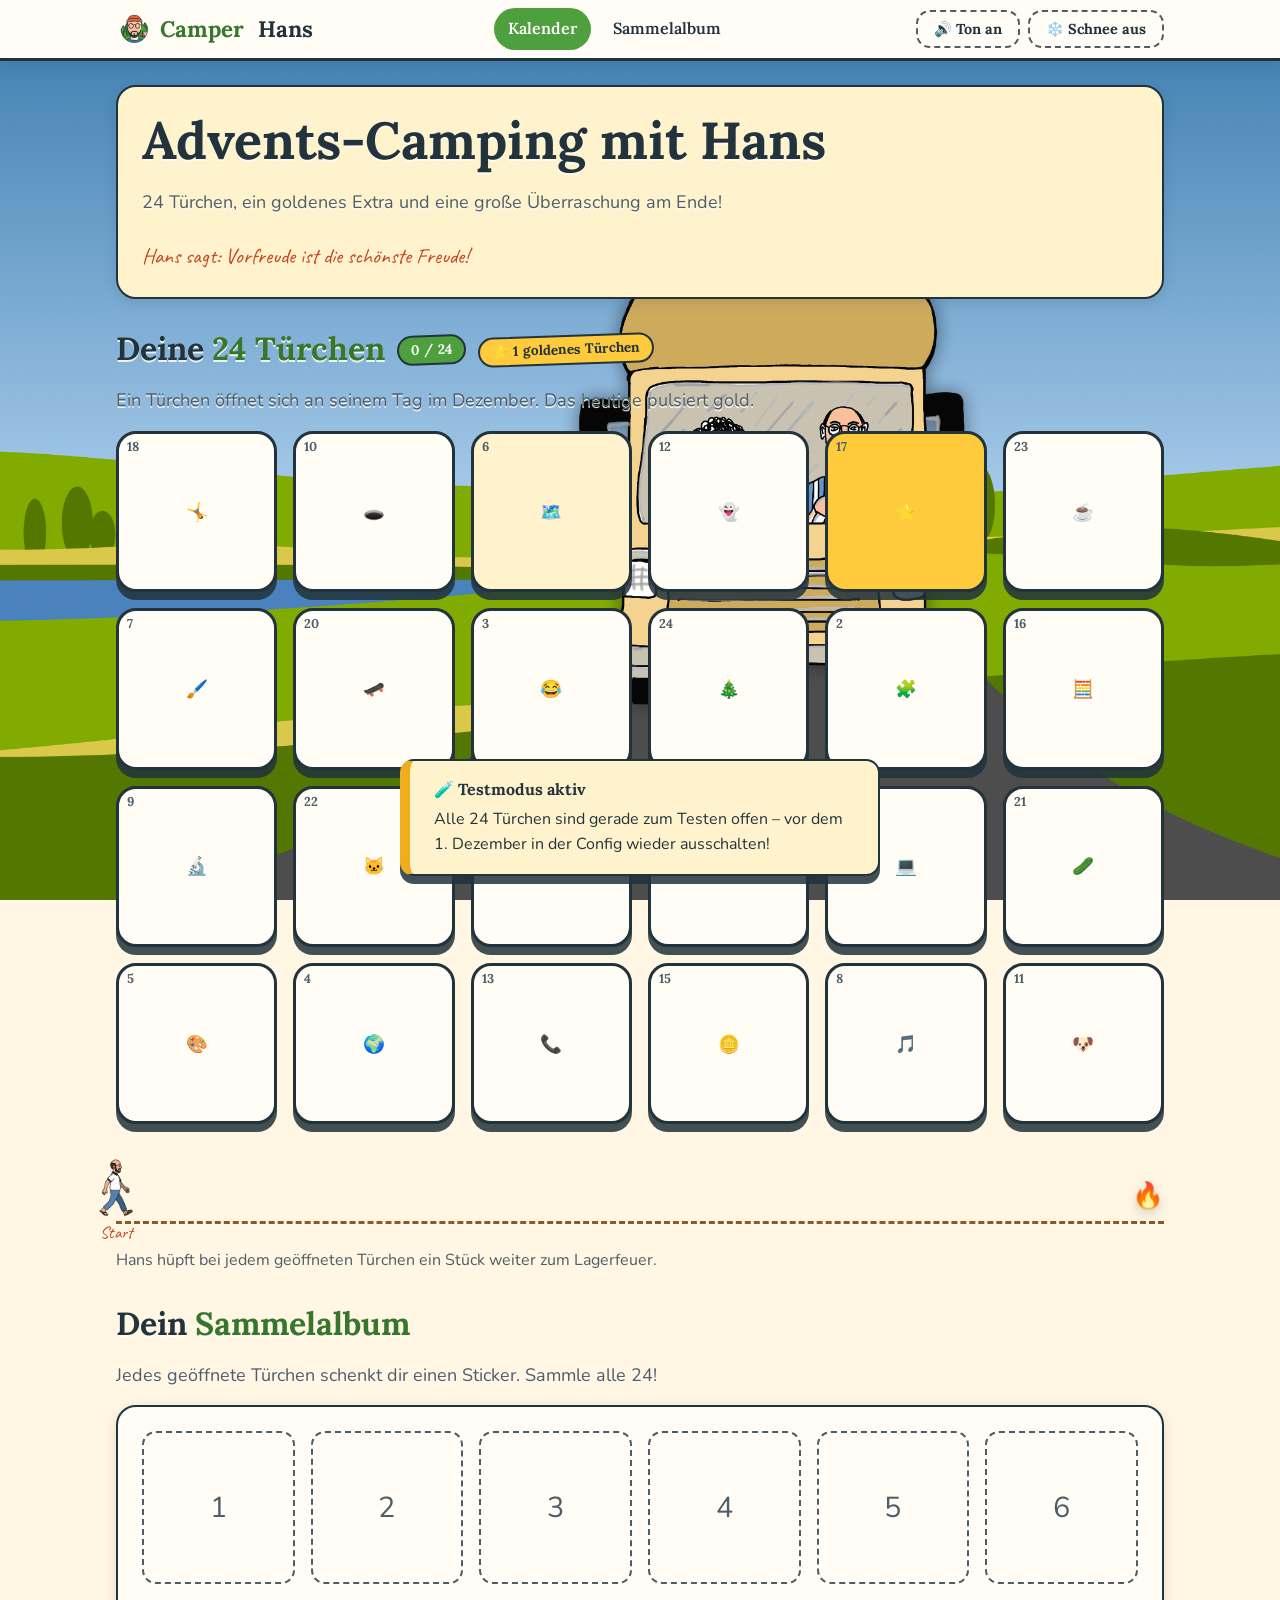
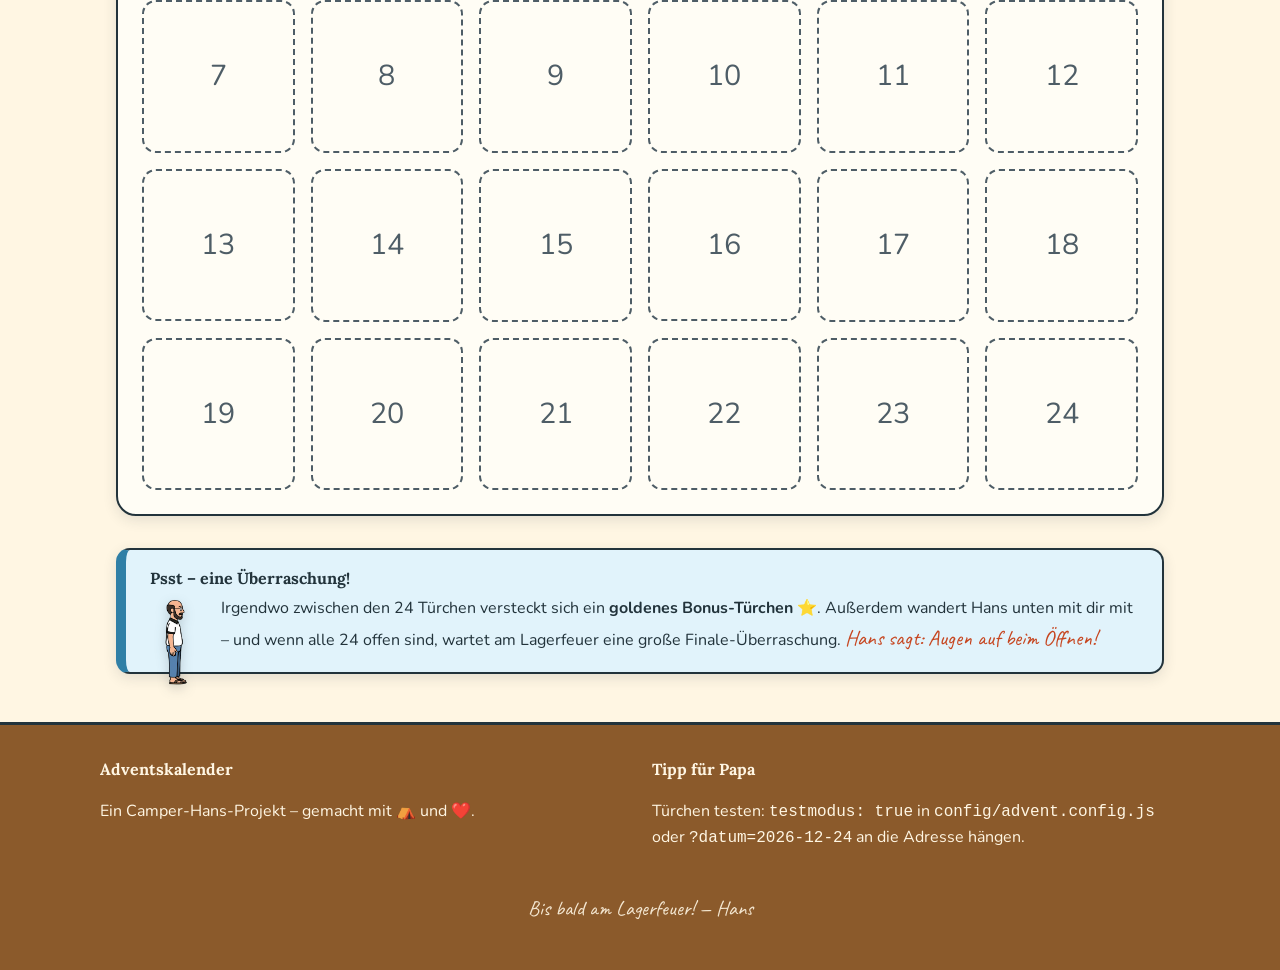
==== index.html @ ebbc946b "Adventskalender im Camper-Hans-CI-Look: 24 Tueren, Config mit Goodies, Testmodus, Hans-Wanderung, Sa" ====
<!DOCTYPE html>
<html lang="de">
<head>
  <meta charset="UTF-8">
  <meta name="viewport" content="width=device-width, initial-scale=1.0">
  <meta name="description" content="Adventskalender im Camper-Hans-Stil – 24 Türchen voller Spiele, Rätsel und Überraschungen.">
  <title>Adventskalender – Camper Hans</title>
  <link rel="stylesheet" href="css/camper-hans.css">
  <link rel="stylesheet" href="css/advent.css">
  <link rel="icon" type="image/png" href="images/logos/logo-hans-emblem.png">
</head>
<body class="ch-body advent-body">

  <header class="ch-header">
    <div class="ch-header-inner">
      <a class="ch-logo" href="#">
        <img src="images/logos/logo-hans-emblem.png" alt="Camper Hans Logo">
        <b>Camper</b>&nbsp;Hans
      </a>
      <nav class="ch-nav">
        <a href="#kalender" class="ch-active">Kalender</a>
        <a href="#sammelalbum">Sammelalbum</a>
      </nav>
      <div style="display:flex; gap: var(--ch-space-2xs);">
        <button id="advent-sound" class="ch-btn ch-btn-ghost ch-btn-sm" type="button" aria-label="Ton an/aus">🔊 Ton</button>
        <button id="advent-schnee-btn" class="ch-btn ch-btn-ghost ch-btn-sm" type="button" aria-label="Schnee an/aus">❄️ Schnee</button>
      </div>
    </div>
  </header>

  <main class="ch-container" style="padding-top: var(--ch-space-md)">

    <!-- Titel-Karte (die frühere Kopfgrafik ist jetzt Seitenhintergrund) -->
    <div class="ch-card ch-card-sun advent-intro">
      <h1 class="ch-h1" id="advent-titel">Advent im <em>Camper</em>!</h1>
      <p class="ch-lead" id="advent-untertitel">24 Türchen warten auf dich – jeden Tag ein neues Goodie!</p>
      <p class="ch-hand" id="advent-gruss" style="margin-bottom:0;">Hans sagt: Vorfreude ist die schönste Freude!</p>
    </div>

    <section id="kalender" class="ch-mt-lg" aria-label="Adventskalender">
      <div class="advent-section-head">
        <h2 class="ch-h2">Deine <em>24 Türchen</em></h2>
        <span class="ch-badge ch-badge-forest" id="advent-offen">0 / 24</span>
        <span class="ch-badge ch-badge-sun">⭐ 1 goldenes Türchen</span>
      </div>
      <p class="ch-lead ch-mb-sm">Ein Türchen öffnet sich an seinem Tag im Dezember. Das heutige pulsiert gold.</p>
      <div class="ch-grid advent-grid" id="advent-tueren"><!-- wird von main.js gefüllt --></div>

      <!-- Hans' Wanderung: kompakt unter dem Kalender -->
      <div class="trail" aria-hidden="true">
        <span class="trail-hans-wrap" id="advent-hans"><img class="ch-hans-walk" src="images/character/hans-walking.png" alt=""></span>
        <span class="trail-fire">🔥</span>
        <span class="trail-label" id="advent-trail-label">Start</span>
      </div>
      <p class="ch-text-muted ch-mb-sm">Hans hüpft bei jedem geöffneten Türchen ein Stück weiter zum Lagerfeuer.</p>
    </section>

    <!-- Sammelalbum -->
    <section id="sammelalbum" class="ch-mt-lg">
      <h2 class="ch-h2">Dein <em>Sammelalbum</em></h2>
      <p class="ch-lead ch-mb-sm">Jedes geöffnete Türchen schenkt dir einen Sticker. Sammle alle 24!</p>
      <div class="ch-card">
        <div class="ch-grid advent-grid" id="advent-sticker"><!-- wird von main.js gefüllt --></div>
        <div class="ch-mt-md ch-text-center" id="advent-finale-zone" style="display:none;">
          <button class="ch-btn ch-btn-fire ch-btn-lg" id="advent-finale-btn" type="button">🔥 Finale feiern! 🔥</button>
        </div>
      </div>
    </section>

    <!-- Überraschung -->
    <section class="ch-mt-lg">
      <div class="ch-alert ch-alert-info">
        <p class="ch-alert-title">Psst – eine Überraschung!</p>
        <img class="ch-hans ch-hans-sm ch-float" src="images/character/hans-standing.png" alt="Hans flüstert" style="float:left; margin-right: var(--ch-space-sm);">
        Irgendwo zwischen den 24 Türchen versteckt sich ein <b>goldenes Bonus-Türchen</b> ⭐.
        Außerdem wandert Hans unten mit dir mit – und wenn alle 24 offen sind, wartet am Lagerfeuer eine große Finale-Überraschung.
        <span class="ch-hand">Hans sagt: Augen auf beim Öffnen!</span>
      </div>
    </section>

  </main>

  <footer class="ch-footer">
    <div class="ch-footer-cols">
      <div>
        <h4>Adventskalender</h4>
        <p>Ein Camper-Hans-Projekt – gemacht mit ⛺ und ❤️.</p>
      </div>
      <div>
        <h4>Tipp für Papa</h4>
        <p>Türchen testen: <code>testmodus: true</code> in <code>config/advent.config.js</code> oder <code>?datum=2026-12-24</code> an die Adresse hängen.</p>
      </div>
    </div>
    <p class="ch-footer-copy">Bis bald am Lagerfeuer! — Hans</p>
  </footer>

  <!-- Türchen-Modal -->
  <div class="advent-overlay" id="advent-modal-overlay" role="dialog" aria-modal="true" aria-labelledby="advent-modal-titel">
    <div class="advent-modal" id="advent-modal">
      <button class="ch-btn ch-btn-ghost ch-btn-sm advent-modal-close" id="advent-modal-close" type="button" aria-label="Schließen">✖</button>
      <span class="advent-modal-emoji" id="advent-modal-emoji">🎁</span>
      <h2 class="ch-h2 ch-text-center" id="advent-modal-titel">Türchen</h2>
      <div class="ch-text-center ch-mb-sm"><span class="ch-badge" id="advent-modal-badge">Türchen</span></div>
      <p class="ch-lead" id="advent-modal-text"></p>
      <div id="advent-modal-raetsel" style="display:none;">
        <p class="ch-h3">🧩 Die Frage:</p>
        <p id="advent-modal-frage"></p>
        <button class="ch-btn ch-btn-sun ch-btn-sm" id="advent-modal-loesung-btn" type="button">Lösung anzeigen</button>
        <div class="ch-alert ch-alert-success raetsel-loesung ch-mt-sm" id="advent-modal-loesung"></div>
      </div>
      <div class="ch-text-center ch-mt-md">
        <a class="ch-btn ch-btn-primary" id="advent-modal-link" href="#" target="_blank" rel="noopener noreferrer" style="display:none;">Los geht's!</a>
        <button class="ch-btn ch-btn-primary" id="advent-modal-ok" type="button">Weiter!</button>
      </div>
      <p class="ch-hand ch-text-center ch-mt-sm" id="advent-modal-spruch"></p>
    </div>
  </div>

  <!-- Finale-Overlay -->
  <div class="advent-overlay" id="advent-finale-overlay" role="dialog" aria-modal="true" aria-labelledby="advent-finale-titel">
    <div class="advent-modal ch-card-fire" style="text-align:center;">
      <span class="advent-finale-emoji ch-bounce">🔥🎄🔥</span>
      <h2 class="ch-h1" id="advent-finale-titel">Geschafft!</h2>
      <p class="ch-lead" id="advent-finale-nachricht"></p>
      <div class="ch-text-center ch-mt-md">
        <a class="ch-btn ch-btn-sun ch-btn-lg" id="advent-finale-link" href="#" target="_blank" rel="noopener noreferrer">🎁 Zum Finale-Geschenk</a>
        <button class="ch-btn ch-btn-ghost ch-btn-sm ch-mt-sm" id="advent-finale-close" type="button">Weiter stöbern</button>
      </div>
      <p class="ch-hand ch-mt-md">Hans sagt: Du bist der beste Camper weit und breit!</p>
    </div>
  </div>

  <!-- Toast -->
  <div class="advent-toast" id="advent-toast" role="status">
    <div class="ch-alert ch-alert-warning" style="margin:0; box-shadow: var(--ch-shadow-sticker);">
      <p class="ch-alert-title" id="advent-toast-title">Moment!</p>
      <span id="advent-toast-text"></span>
    </div>
  </div>

  <canvas class="advent-canvas" id="advent-konfetti"></canvas>
  <canvas class="advent-canvas" id="advent-schnee"></canvas>

  <script src="config/advent.config.js"></script>
  <script src="main.js"></script>
</body>
</html>
---- css/camper-hans.css ----
/* ============================================================
   CAMPER HANS – Corporate Identity Stylesheet
   Version 1.3.0
   Kopiere diese Datei in dein Projekt und nutze die ch-Klassen.
   Source of Truth für Werte: tokens/camper-hans.tokens.json
   ============================================================ */

/* ---------- Google Fonts (einmal pro Seite einbinden) ---------- */
@import url('https://fonts.googleapis.com/css2?family=Lora:wght@500;600;700&family=Nunito:wght@400;600;700&family=Caveat:wght@500;600;700&display=swap');

/* ---------- Design-Tokens ---------- */
:root {
  /* Farben */
  --ch-cream:        #FFF6E3;
  --ch-paper:        #FFFDF5;
  --ch-night:        #22333B;
  --ch-night-soft:   #4E5D66;

  --ch-forest:       #4E9F3D;
  --ch-forest-dark:  #37762B;
  --ch-forest-soft:  #E4F2DC;

  --ch-sky:          #6FC3E8;
  --ch-lake:         #2F7FA6;
  --ch-sky-soft:     #E1F3FB;

  --ch-sun:          #FFCB3C;
  --ch-sun-dark:     #F0AE1F;
  --ch-sun-soft:     #FFF3CE;

  --ch-campfire:     #E8623C;
  --ch-campfire-dark:#C6451F;
  --ch-fire-soft:    #FCE3D9;

  --ch-wood:         #8B5A2B;
  --ch-wood-dark:    #6E431F;
  --ch-wood-soft:    #F3E6D7;

  --ch-berry:        #B14E8D;
  --ch-berry-soft:   #F9E1F1;

  /* Schriften */
  --ch-font-display: 'Lora', serif;
  --ch-font-body:    'Nunito', sans-serif;
  --ch-font-hand:    'Caveat', cursive;

  /* Größen */
  --ch-radius-sm: 8px;
  --ch-radius-md: 14px;
  --ch-radius-lg: 20px;
  --ch-radius-xl: 28px;
  --ch-radius-pill: 999px;

  --ch-space-3xs: 4px;
  --ch-space-2xs: 8px;
  --ch-space-xs:  12px;
  --ch-space-sm:  16px;
  --ch-space-md:  24px;
  --ch-space-lg:  32px;
  --ch-space-xl:  48px;
  --ch-space-2xl: 64px;
  --ch-space-3xl: 96px;

  /* Schatten */
  --ch-shadow-soft:   0 4px 14px rgba(34, 51, 59, 0.12);
  --ch-shadow-pop:    0 6px 0 rgba(34, 51, 59, 0.9);
  --ch-shadow-sticker: 0 8px 0 rgba(34, 51, 59, 0.85);

  /* Bewegung */
  --ch-fast:   120ms;
  --ch-normal: 200ms;
  --ch-slow:   300ms;
  --ch-spring: cubic-bezier(0.34, 1.56, 0.64, 1);
}

/* ---------- Basis ---------- */
* { box-sizing: border-box; }

.ch-body, body.ch-body {
  margin: 0;
  background-color: var(--ch-cream);
  color: var(--ch-night);
  font-family: var(--ch-font-body);
  font-size: 16px;
  line-height: 1.6;
}

.ch-container {
  max-width: 1080px;
  margin: 0 auto;
  padding: 0 var(--ch-space-sm);
}

/* Überschriften: rund, verspielt, immer Display-Font */
h1.ch-h1, h2.ch-h2, h3.ch-h3,
.ch-h1, .ch-h2, .ch-h3 {
  font-family: var(--ch-font-display);
  line-height: 1.15;
  margin: 0 0 var(--ch-space-xs);
  color: var(--ch-night);
}

.ch-h1 { font-size: clamp(2rem, 5vw, 3.25rem); font-weight: 700; }
.ch-h2 { font-size: clamp(1.5rem, 3.5vw, 2rem);   font-weight: 700; }
.ch-h3 { font-size: clamp(1.125rem, 2.5vw, 1.5rem); font-weight: 700; }

.ch-h1 em, .ch-h2 em, .ch-title em {
  font-style: normal;
  color: var(--ch-forest-dark);
}

.ch-hand {
  font-family: var(--ch-font-hand);
  font-size: 1.35em;
  color: var(--ch-campfire-dark);
}

.ch-lead { font-size: 1.125rem; color: var(--ch-night-soft); }

.ch-hr {
  border: none;
  border-top: 3px dashed var(--ch-wood);
  margin: var(--ch-space-md) 0;
}

.ch-link {
  color: var(--ch-lake);
  font-weight: 700;
  text-decoration: underline;
  text-decoration-style: dotted;
  text-underline-offset: 3px;
}
.ch-link:hover { color: var(--ch-campfire-dark); }

/* ---------- Buttons (Sticker-Stil mit Pop-Schatten) ---------- */
.ch-btn {
  display: inline-flex;
  align-items: center;
  gap: var(--ch-space-2xs);
  font-family: var(--ch-font-display);
  font-weight: 700;
  font-size: 1.05rem;
  padding: var(--ch-space-2xs) var(--ch-space-md);
  min-height: 48px;
  border: 2px solid var(--ch-night);
  border-radius: var(--ch-radius-md);
  background: var(--ch-paper);
  color: var(--ch-night);
  cursor: pointer;
  box-shadow: var(--ch-shadow-pop);
  transition: transform var(--ch-fast) var(--ch-spring),
              box-shadow var(--ch-fast) var(--ch-spring),
              background-color var(--ch-fast) ease;
  text-decoration: none;
  user-select: none;
}
.ch-btn:hover { transform: translateY(2px); box-shadow: 0 4px 0 rgba(34, 51, 59, 0.9); }
.ch-btn:active { transform: translateY(6px); box-shadow: 0 0 0 rgba(34, 51, 59, 0.9); }
.ch-btn:focus-visible { outline: 3px solid var(--ch-sun); outline-offset: 2px; }
.ch-btn:disabled { opacity: 0.5; cursor: not-allowed; transform: none; box-shadow: var(--ch-shadow-pop); }

.ch-btn-primary { background: var(--ch-forest); color: #fff; }
.ch-btn-primary:hover { background: var(--ch-forest-dark); }

.ch-btn-sun { background: var(--ch-sun); color: var(--ch-night); }
.ch-btn-sun:hover { background: var(--ch-sun-dark); }

.ch-btn-sky { background: var(--ch-sky); color: var(--ch-night); }
.ch-btn-sky:hover { background: var(--ch-lake); color: #fff; }

.ch-btn-fire { background: var(--ch-campfire); color: #fff; }
.ch-btn-fire:hover { background: var(--ch-campfire-dark); }

.ch-btn-berry { background: var(--ch-berry); color: #fff; }
.ch-btn-berry:hover { background: #8E3B70; }

.ch-btn-ghost {
  background: transparent;
  box-shadow: none;
  border-color: var(--ch-night-soft);
  border-style: dashed;
}
.ch-btn-ghost:hover { box-shadow: none; background: var(--ch-sun-soft); }

.ch-btn-sm { min-height: 38px; font-size: 0.9rem; padding: 6px var(--ch-space-sm); }
.ch-btn-lg { min-height: 60px; font-size: 1.3rem; padding: var(--ch-space-xs) var(--ch-space-lg); }

/* ---------- Cards (Lagerplatz für Inhalte) ---------- */
.ch-card {
  background: var(--ch-paper);
  border: 2px solid var(--ch-night);
  border-radius: var(--ch-radius-lg);
  box-shadow: var(--ch-shadow-soft);
  padding: var(--ch-space-md);
  margin-bottom: var(--ch-space-sm);
}
.ch-card-tight { padding: var(--ch-space-sm); }

.ch-card > h3, .ch-card > .ch-h3 { margin-top: 0; }

.ch-card-sun    { background: var(--ch-sun-soft); }
.ch-card-sky    { background: var(--ch-sky-soft); }
.ch-card-forest { background: var(--ch-forest-soft); }
.ch-card-fire   { background: var(--ch-fire-soft); }
.ch-card-wood   { background: var(--ch-wood-soft); }
.ch-card-berry  { background: var(--ch-berry-soft); }

.ch-grid { display: grid; gap: var(--ch-space-sm); }
.ch-grid-2 { grid-template-columns: repeat(auto-fit, minmax(260px, 1fr)); }
.ch-grid-3 { grid-template-columns: repeat(auto-fit, minmax(220px, 1fr)); }
.ch-grid-4 { grid-template-columns: repeat(auto-fit, minmax(180px, 1fr)); }

/* ---------- Badges & Tags (Sticker-Stil) ---------- */
.ch-badge {
  display: inline-block;
  font-family: var(--ch-font-display);
  font-weight: 700;
  font-size: 0.85rem;
  padding: 2px var(--ch-space-xs);
  border: 2px solid var(--ch-night);
  border-radius: var(--ch-radius-pill);
  background: var(--ch-sun);
  color: var(--ch-night);
  transform: rotate(-2deg);
}
.ch-badge-forest { background: var(--ch-forest); color: #fff; }
.ch-badge-sun    { background: var(--ch-sun); }
.ch-badge-sky    { background: var(--ch-sky); }
.ch-badge-fire   { background: var(--ch-campfire); color: #fff; }
.ch-badge-wood   { background: var(--ch-wood); color: #fff; }
.ch-badge-berry  { background: var(--ch-berry); color: #fff; }

.ch-tag {
  display: inline-block;
  font-size: 0.8rem;
  font-weight: 700;
  padding: 2px 10px;
  border-radius: var(--ch-radius-sm);
  background: var(--ch-forest-soft);
  color: var(--ch-forest-dark);
  border: 1px solid currentColor;
}
.ch-tag i { font-style: normal; margin-right: 4px; }

/* ---------- Sticker (Bilder/Gadget mit Dickem Rand) ---------- */
.ch-sticker {
  display: inline-block;
  border: 3px solid var(--ch-night);
  border-radius: var(--ch-radius-md);
  box-shadow: var(--ch-shadow-sticker);
  background: var(--ch-paper);
  padding: var(--ch-space-2xs);
  transform: rotate(-1.5deg);
}
.ch-sticker img { display: block; border-radius: calc(var(--ch-radius-md) - 2px); }
.ch-sticker-right { transform: rotate(1.5deg); }

/* ---------- Alerts (Lagerfeuer-Durchsagen) ---------- */
.ch-alert {
  border: 2px solid var(--ch-night);
  border-left-width: 10px;
  border-radius: var(--ch-radius-md);
  background: var(--ch-paper);
  padding: var(--ch-space-sm) var(--ch-space-md);
  margin-bottom: var(--ch-space-sm);
  box-shadow: var(--ch-shadow-soft);
}
.ch-alert-title {
  font-family: var(--ch-font-display);
  font-weight: 700;
  margin: 0 0 var(--ch-space-3xs);
}
.ch-alert-info    { background: var(--ch-sky-soft);    border-left-color: var(--ch-lake); }
.ch-alert-success { background: var(--ch-forest-soft); border-left-color: var(--ch-forest-dark); }
.ch-alert-warning { background: var(--ch-sun-soft);    border-left-color: var(--ch-sun-dark); }
.ch-alert-error   { background: var(--ch-fire-soft);    border-left-color: var(--ch-campfire-dark); color: var(--ch-campfire-dark); }
.ch-alert-error .ch-alert-title { color: var(--ch-campfire-dark); }

/* ---------- Formulare ---------- */
.ch-label {
  display: block;
  font-family: var(--ch-font-display);
  font-weight: 600;
  margin-bottom: var(--ch-space-3xs);
}

.ch-input, .ch-textarea, .ch-select {
  font-family: var(--ch-font-body);
  font-size: 1rem;
  color: var(--ch-night);
  background: var(--ch-paper);
  border: 2px solid var(--ch-night);
  border-radius: var(--ch-radius-md);
  padding: var(--ch-space-2xs) var(--ch-space-xs);
  min-height: 48px;
  width: 100%;
  transition: box-shadow var(--ch-fast) ease, transform var(--ch-fast) var(--ch-spring);
}
.ch-input:focus, .ch-textarea:focus, .ch-select:focus {
  outline: none;
  box-shadow: 0 0 0 4px var(--ch-sun-soft), 0 4px 0 var(--ch-sun);
  transform: translateY(-2px);
}

.ch-textarea { min-height: 120px; resize: vertical; }

.ch-help {
  font-size: 0.85rem;
  color: var(--ch-night-soft);
  margin-top: var(--ch-space-3xs);
}

/* ---------- Header & Navigation (Wegweiser) ---------- */
.ch-header {
  background: var(--ch-paper);
  border-bottom: 3px solid var(--ch-night);
  box-shadow: var(--ch-shadow-soft);
  position: sticky;
  top: 0;
  z-index: 50;
}
.ch-header-inner {
  display: flex;
  align-items: center;
  justify-content: space-between;
  gap: var(--ch-space-sm);
  padding: var(--ch-space-2xs) var(--ch-space-sm);
  max-width: 1080px;
  margin: 0 auto;
  flex-wrap: wrap;
}
.ch-logo {
  font-family: var(--ch-font-display);
  font-weight: 700;
  font-size: 1.4rem;
  color: var(--ch-night);
  text-decoration: none;
  display: inline-flex;
  align-items: center;
  gap: var(--ch-space-2xs);
}
.ch-logo b { color: var(--ch-forest-dark); }

/* Logo-Bilder (images/logos/): Emblem im Header, Porträt für Steckbrief-Ecken */
.ch-logo img {
  height: 36px;
  width: auto;
  border-radius: var(--ch-radius-pill);
}
.ch-logo-sm img { height: 28px; }
.ch-logo-lg img { height: 56px; }

.ch-portrait {
  border: 3px solid var(--ch-night);
  border-radius: var(--ch-radius-pill);
  box-shadow: var(--ch-shadow-soft);
  height: 64px;
  width: 64px;
  object-fit: cover;
}
.ch-portrait-lg { height: 120px; width: 120px; }
.ch-portrait-sm { height: 40px; width: 40px; }

/* ---------- Hans (Charakter-Figuren, images/character/) ---------- */
.ch-hans {
  display: inline-block;
  height: 160px;
  width: auto;
  filter: drop-shadow(0 4px 6px rgba(34, 51, 59, 0.2));
}
.ch-hans-sm { height: 90px; }
.ch-hans-lg { height: 240px; }

/* Laufrichtung umkehren (nur Charakter, nie Logos) */
.ch-hans-flip { transform: scaleX(-1); }

/* Schritt-Animation: versetzt dem walk-Frame Leben (Wippen auf der Stelle) */
@keyframes ch-walk {
  0%, 100% { transform: translateY(0) rotate(0deg); }
  25% { transform: translateY(-7px) rotate(-1.2deg); }
  50% { transform: translateY(0) rotate(0deg); }
  75% { transform: translateY(7px) rotate(1.2deg); }
}
.ch-hans-walk { animation: ch-walk 0.7s ease-in-out infinite; }

.ch-nav { display: flex; gap: var(--ch-space-2xs); flex-wrap: wrap; }
.ch-nav a {
  font-family: var(--ch-font-display);
  font-weight: 600;
  color: var(--ch-night);
  text-decoration: none;
  padding: 6px var(--ch-space-xs);
  border-radius: var(--ch-radius-pill);
  border: 2px solid transparent;
  transition: background-color var(--ch-fast) ease, border-color var(--ch-fast) ease;
}
.ch-nav a:hover { background: var(--ch-sun-soft); border-color: var(--ch-sun-dark); }
.ch-nav a.ch-active { background: var(--ch-forest); color: #fff; }

/* ---------- Hero (Startwiese) ---------- */
.ch-hero {
  background-image: url('../images/background-cover-mit-Hans2.png');
  background-size: cover;
  background-position: center;
  border-bottom: 3px solid var(--ch-night);
  padding: var(--ch-space-3xl) var(--ch-space-sm);
  text-align: center;
}
.ch-hero-inner { max-width: 720px; margin: 0 auto; }
.ch-hero h1 {
  font-family: var(--ch-font-display);
  font-size: clamp(2.25rem, 6vw, 4rem);
  font-weight: 700;
  margin: 0 0 var(--ch-space-2xs);
  color: var(--ch-night);
  text-shadow: 0 2px 0 rgba(255, 253, 245, 0.85);
}

/* ---------- Footer (Lagerfeuer-Stelle) ---------- */
.ch-footer {
  background: var(--ch-wood);
  color: var(--ch-cream);
  border-top: 3px solid var(--ch-night);
  margin-top: var(--ch-space-xl);
  padding: var(--ch-space-lg) var(--ch-space-sm) var(--ch-space-md);
}
.ch-footer a { color: var(--ch-sun); }
.ch-footer-cols {
  display: grid;
  gap: var(--ch-space-md);
  grid-template-columns: repeat(auto-fit, minmax(200px, 1fr));
  max-width: 1080px;
  margin: 0 auto;
}
.ch-footer h4 {
  font-family: var(--ch-font-display);
  margin: 0 0 var(--ch-space-2xs);
}
.ch-footer-copy {
  text-align: center;
  font-family: var(--ch-font-hand);
  font-size: 1.3rem;
  margin-top: var(--ch-space-md);
  opacity: 0.9;
}

/* ---------- Spiele-Elemente (Browsergames) ---------- */
.ch-hud {
  display: flex;
  gap: var(--ch-space-xs);
  align-items: center;
  flex-wrap: wrap;
  background: var(--ch-paper);
  border: 3px solid var(--ch-night);
  border-radius: var(--ch-radius-md);
  padding: var(--ch-space-2xs) var(--ch-space-sm);
  box-shadow: var(--ch-shadow-soft);
}

.ch-progress {
  width: 100%;
  height: 20px;
  background: var(--ch-paper);
  border: 2px solid var(--ch-night);
  border-radius: var(--ch-radius-pill);
  overflow: hidden;
}
.ch-progress-bar {
  display: block;
  height: 100%;
  background: repeating-linear-gradient(
    45deg,
    var(--ch-forest) 0 10px,
    var(--ch-forest-dark) 10px 20px
  );
  border-radius: var(--ch-radius-pill);
  transition: width var(--ch-slow) var(--ch-spring);
}
.ch-progress-bar.ch-fire   { background: repeating-linear-gradient(45deg, var(--ch-campfire) 0 10px, var(--ch-campfire-dark) 10px 20px); }
.ch-progress-bar.ch-sun    { background: repeating-linear-gradient(45deg, var(--ch-sun) 0 10px, var(--ch-sun-dark) 10px 20px); }
.ch-progress-bar.ch-berry  { background: repeating-linear-gradient(45deg, var(--ch-berry) 0 10px, #8E3B70 10px 20px); }

.ch-tooltip-wrap { position: relative; display: inline-block; }
.ch-tooltip {
  position: absolute;
  bottom: calc(100% + 8px);
  left: 50%;
  transform: translateX(-50%) rotate(-1deg);
  background: var(--ch-night);
  color: var(--ch-sun-soft);
  font-family: var(--ch-font-hand);
  font-size: 1.1rem;
  padding: 2px 12px;
  border-radius: var(--ch-radius-sm);
  white-space: nowrap;
  opacity: 0;
  pointer-events: none;
  transition: opacity var(--ch-fast) ease;
  z-index: 20;
}
.ch-tooltip-wrap:hover .ch-tooltip,
.ch-tooltip-wrap:focus-within .ch-tooltip { opacity: 1; }

/* Score-Zähler etc. */
.ch-stat {
  font-family: var(--ch-font-display);
  font-size: 1.5rem;
  font-weight: 700;
  color: var(--ch-forest-dark);
}
.ch-stat small {
  display: block;
  font-family: var(--ch-font-body);
  font-size: 0.8rem;
  font-weight: 700;
  color: var(--ch-night-soft);
  text-transform: uppercase;
  letter-spacing: 0.06em;
}

/* Wackel-Animation für Fehler/Feedback im Spiel */
@keyframes ch-shake {
  0%, 100% { transform: translateX(0); }
  20% { transform: translateX(-6px); }
  40% { transform: translateX(6px); }
  60% { transform: translateX(-4px); }
  80% { transform: translateX(4px); }
}
.ch-shake { animation: ch-shake var(--ch-slow) ease; }

/* Hüpf-Animation für Erfolge / Hover-Belohnung */
@keyframes ch-bounce {
  0%, 100% { transform: translateY(0) scale(1); }
  40% { transform: translateY(-10px) scale(1.05); }
  60% { transform: translateY(-4px) scale(1.02); }
}
.ch-bounce { animation: ch-bounce var(--ch-slow) var(--ch-spring); }

/* Leichte Schwebe-Animation für Sticker/Maskottchen */
@keyframes ch-float {
  0%, 100% { transform: translateY(0) rotate(-1.5deg); }
  50% { transform: translateY(-8px) rotate(1deg); }
}
.ch-float { animation: ch-float 3s ease-in-out infinite; }

/* ---------- Utilities ---------- */
.ch-text-center { text-align: center; }
.ch-text-muted   { color: var(--ch-night-soft); }
.ch-mt-sm  { margin-top: var(--ch-space-sm); }
.ch-mt-md  { margin-top: var(--ch-space-md); }
.ch-mt-lg  { margin-top: var(--ch-space-lg); }
.ch-mb-sm  { margin-bottom: var(--ch-space-sm); }
.ch-mb-md  { margin-bottom: var(--ch-space-md); }

/*---------- Reduced Motion: Animationen respektieren ---------- */
@media (prefers-reduced-motion: reduce) {
  .ch-shake, .ch-bounce, .ch-float, .ch-hans-walk { animation: none; }
  .ch-btn, .ch-input { transition: none; }
}
---- css/advent.css ----
/* ============================================================
   Adventskalender – projektspezifische Ergänzungen
   ------------------------------------------------------------
   Nur CI-Tokens (--ch-*) verwenden, keine neuen Farben/Fonts.
   Basis-Styles kommen aus css/camper-hans.css.
   ============================================================ */

/* ---------- Seitenhintergrund: die ehemalige Kopfgrafik ---------- */
body.ch-body.advent-body {
  background-image: url('../images/background-cover-mit-Hans2.png');
  background-size: cover;
  background-position: center top;
  background-repeat: no-repeat;
  background-attachment: fixed;
}
/* Lesbarkeit der freien Überschriften/Texte auf dem Bildhintergrund */
.advent-body main h1,
.advent-body main h2,
.advent-body main .ch-lead {
  text-shadow: 0 2px 0 rgba(255, 253, 245, 0.85);
}
.advent-intro { margin-bottom: var(--ch-space-md); }
.advent-section-head {
  display: flex;
  align-items: center;
  gap: var(--ch-space-xs);
  flex-wrap: wrap;
}
.advent-section-head .ch-h2 { margin-bottom: 0; }

/* ---------- Türchen-Raster ---------- */
.advent-grid {
  grid-template-columns: repeat(auto-fill, minmax(140px, 1fr));
}

.door {
  position: relative;
  aspect-ratio: 1 / 1;
  display: flex;
  flex-direction: column;
  align-items: center;
  justify-content: center;
  gap: var(--ch-space-3xs);
  font-family: var(--ch-font-display);
  font-weight: 700;
  font-size: 2rem;
  color: var(--ch-night);
  background: var(--ch-paper);
  border: 3px solid var(--ch-night);
  border-radius: var(--ch-radius-lg);
  box-shadow: var(--ch-shadow-sticker);
  cursor: pointer;
  user-select: none;
  transition: transform var(--ch-fast) var(--ch-spring),
              box-shadow var(--ch-fast) var(--ch-spring),
              background-color var(--ch-fast) ease;
  padding: var(--ch-space-2xs);
}
.door:hover { transform: translateY(3px) rotate(-1deg); box-shadow: 0 5px 0 rgba(34, 51, 59, 0.85); }
.door:active { transform: translateY(8px); box-shadow: 0 0 0 rgba(34, 51, 59, 0.85); }
.door:focus-visible { outline: 3px solid var(--ch-sun); outline-offset: 2px; }

.door .door-emoji { font-size: 1.6rem; line-height: 1; }
.door .door-lock { font-size: 1.1rem; line-height: 1; }
.door .door-num {
  position: absolute;
  top: 4px;
  left: 8px;
  font-size: 0.8rem;
  color: var(--ch-night-soft);
}

/* Noch verschlossen */
.door-locked {
  background: var(--ch-wood-soft);
  cursor: not-allowed;
}
.door-locked:hover { transform: none; box-shadow: var(--ch-shadow-sticker); }

/* Heute dran – sanft pulsierend */
@keyframes doorGlow {
  0%, 100% { box-shadow: var(--ch-shadow-sticker); }
  50% { box-shadow: 0 8px 0 rgba(34, 51, 59, 0.85), 0 0 0 6px var(--ch-sun-soft); }
}
.door-today {
  background: var(--ch-sun-soft);
  animation: doorGlow 1.6s ease-in-out infinite;
}

/* Bereits geöffnet */
.door-open {
  background: var(--ch-forest-soft);
  cursor: default;
}
.door-open:hover { transform: rotate(-1deg); box-shadow: var(--ch-shadow-sticker); }
.door-open .door-num { color: var(--ch-forest-dark); }

/* Das goldene Bonus-Türchen */
.door-golden {
  background: var(--ch-sun);
  border-color: var(--ch-night);
}
.door-golden.door-locked { background: var(--ch-sun-soft); }
.door-golden.door-open { background: var(--ch-sun); }

/* Farb-Tönungen aus der Config */
.door-tint-sky.door-locked    { background: var(--ch-sky-soft); }
.door-tint-sun.door-locked     { background: var(--ch-sun-soft); }
.door-tint-forest.door-locked  { background: var(--ch-forest-soft); }
.door-tint-fire.door-locked    { background: var(--ch-fire-soft); }
.door-tint-wood.door-locked    { background: var(--ch-wood-soft); }
.door-tint-berry.door-locked   { background: var(--ch-berry-soft); }

/* ---------- Hans' Advents-Wanderung (kompakt, unter dem Kalender) ---------- */
.trail {
  position: relative;
  height: 76px;
  margin-top: var(--ch-space-md);
  margin-bottom: var(--ch-space-md);
  border-bottom: 3px dashed var(--ch-wood);
}
.trail-hans-wrap {
  position: absolute;
  bottom: 4px;
  left: 0;
  transform: translateX(-50%);
  line-height: 0;
  transition: left var(--ch-slow) var(--ch-spring);
}
.trail-hans-wrap img { height: 60px; width: auto; }
.trail-fire {
  position: absolute;
  right: 0;
  bottom: 4px;
  font-size: 1.6rem;
  filter: drop-shadow(0 4px 6px rgba(34, 51, 59, 0.2));
}
.trail-label {
  position: absolute;
  bottom: -26px;
  left: 0;
  transform: translateX(-50%);
  font-family: var(--ch-font-hand);
  font-size: 1.05rem;
  color: var(--ch-campfire-dark);
  white-space: nowrap;
  transition: left var(--ch-slow) var(--ch-spring);
}

/* ---------- Sammelalbum (Sticker) ---------- */
.sticker-slot {
  aspect-ratio: 1 / 1;
  display: flex;
  align-items: center;
  justify-content: center;
  font-size: 1.8rem;
  background: var(--ch-paper);
  border: 2px dashed var(--ch-night-soft);
  border-radius: var(--ch-radius-md);
  color: var(--ch-night-soft);
}
.sticker-slot.sticker-got {
  border: 3px solid var(--ch-night);
  border-radius: var(--ch-radius-md);
  background: var(--ch-sun-soft);
  box-shadow: var(--ch-shadow-pop);
  transform: rotate(-2deg);
  color: var(--ch-night);
}
.sticker-slot.sticker-got:nth-child(2n) { transform: rotate(2deg); }

/* ---------- Modal (Türchen-Inhalt) ---------- */
.advent-overlay {
  position: fixed;
  inset: 0;
  background: rgba(34, 51, 59, 0.55);
  display: none;
  align-items: center;
  justify-content: center;
  padding: var(--ch-space-sm);
  z-index: 100;
}
.advent-overlay.advent-visible { display: flex; }

.advent-modal {
  max-width: 520px;
  width: 100%;
  max-height: 85vh;
  overflow-y: auto;
  background: var(--ch-paper);
  border: 3px solid var(--ch-night);
  border-radius: var(--ch-radius-xl);
  box-shadow: var(--ch-shadow-sticker);
  padding: var(--ch-space-md);
  position: relative;
  animation: modalPop var(--ch-slow) var(--ch-spring);
}
@keyframes modalPop {
  from { transform: scale(0.7) rotate(-2deg); opacity: 0; }
  to   { transform: scale(1) rotate(0deg); opacity: 1; }
}
.advent-modal-close {
  position: absolute;
  top: var(--ch-space-2xs);
  right: var(--ch-space-2xs);
}
.advent-modal-emoji { font-size: 3rem; text-align: center; display: block; }
.advent-modal .ch-hand {
  background: var(--ch-sun-soft);
  border: 2px dashed var(--ch-sun-dark);
  border-radius: var(--ch-radius-md);
  padding: var(--ch-space-2xs) var(--ch-space-sm);
  display: inline-block;
  transform: rotate(-1deg);
}
.raetsel-loesung { display: none; }
.raetsel-loesung.raetsel-visible { display: block; }

/* ---------- Toast (Hans meldet sich) ---------- */
.advent-toast {
  position: fixed;
  left: 50%;
  bottom: var(--ch-space-md);
  transform: translateX(-50%) translateY(20px);
  max-width: min(480px, 90vw);
  opacity: 0;
  pointer-events: none;
  transition: opacity var(--ch-normal) ease, transform var(--ch-normal) var(--ch-spring);
  z-index: 120;
}
.advent-toast.advent-visible {
  opacity: 1;
  transform: translateX(-50%) translateY(0);
  pointer-events: auto;
}

/* ---------- Leinwände (Konfetti & Schnee) ---------- */
.advent-canvas {
  position: fixed;
  inset: 0;
  width: 100%;
  height: 100%;
  pointer-events: none;
  z-index: 110;
}
#advent-schnee { z-index: 5; }

/* ---------- Header-Buttons ---------- */
.ch-header .ch-btn { min-height: 38px; }

/* ---------- Finale ---------- */
.advent-finale-emoji { font-size: 4rem; text-align: center; display: block; }

/* ---------- Reduced Motion ---------- */
@media (prefers-reduced-motion: reduce) {
  .door-today { animation: none; }
  .advent-modal { animation: none; }
  .trail-hans-wrap, .trail-label { transition: none; }
  .door { transition: none; }
}
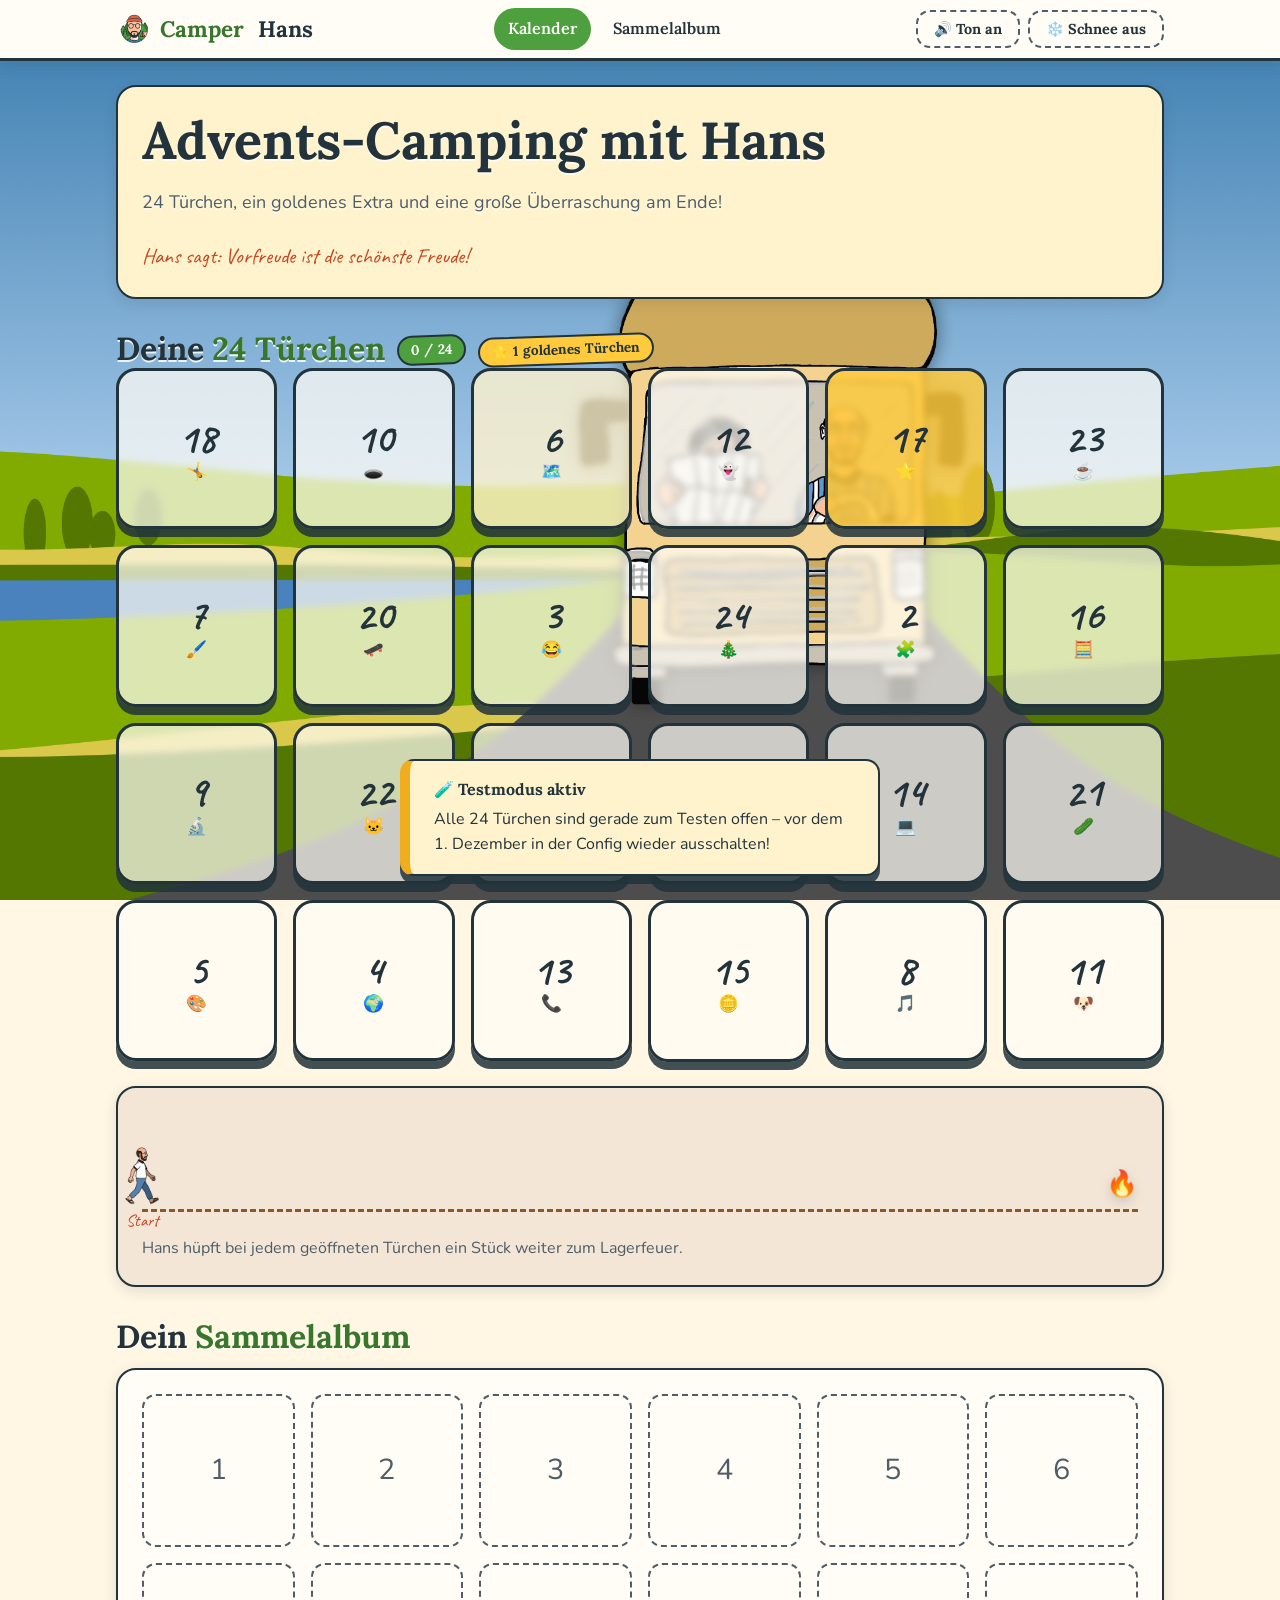
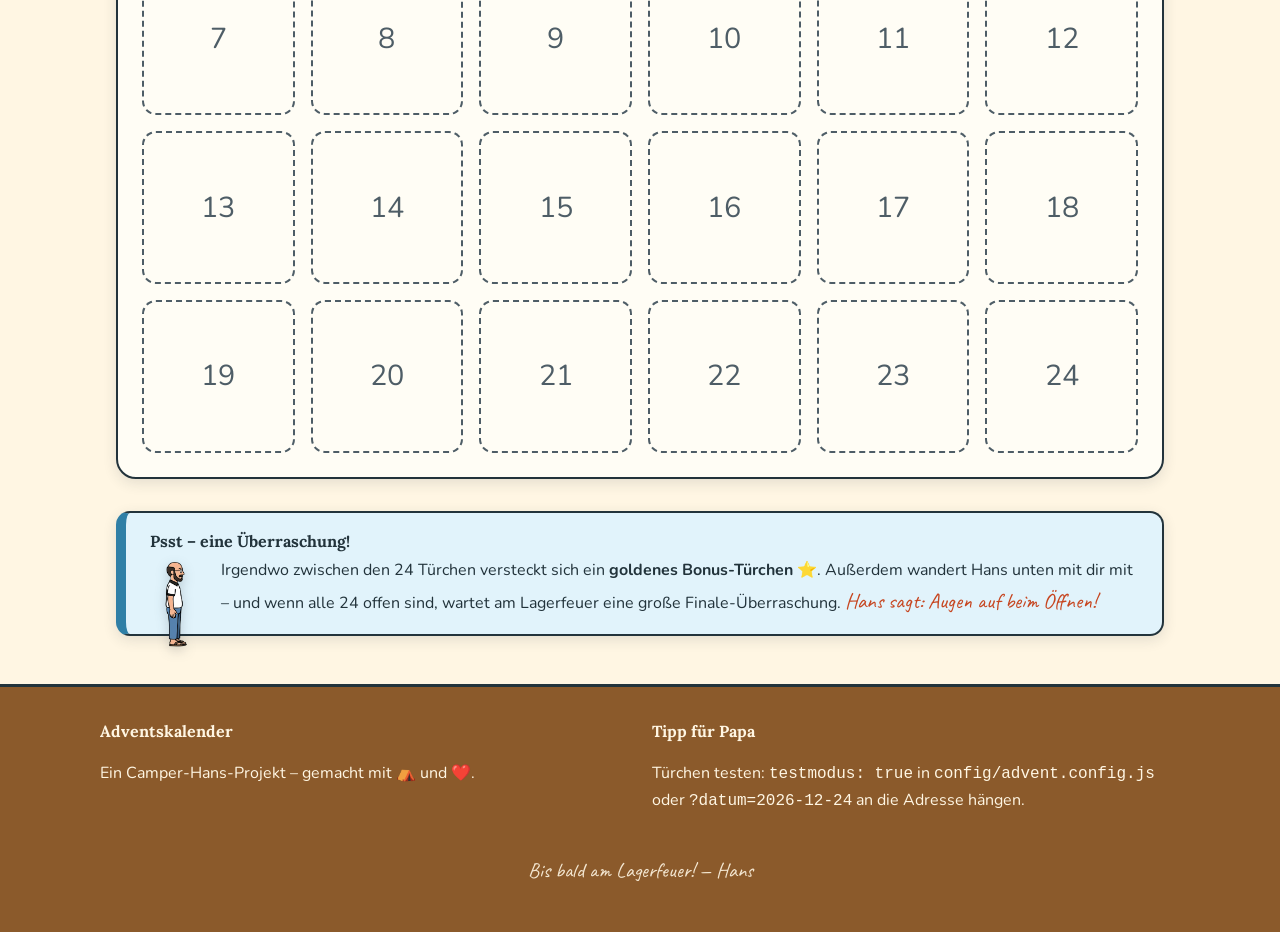
==== commit 40643f0e: "Tueren-Nummern gross in Handschrift (Caveat), Lead-Texte entfernt, Hans-Leiste in farbigen Kasten (c" ====
--- a/index.html
+++ b/index.html
@@ -43,22 +43,22 @@
         <span class="ch-badge ch-badge-forest" id="advent-offen">0 / 24</span>
         <span class="ch-badge ch-badge-sun">⭐ 1 goldenes Türchen</span>
       </div>
-      <p class="ch-lead ch-mb-sm">Ein Türchen öffnet sich an seinem Tag im Dezember. Das heutige pulsiert gold.</p>
       <div class="ch-grid advent-grid" id="advent-tueren"><!-- wird von main.js gefüllt --></div>
 
-      <!-- Hans' Wanderung: kompakt unter dem Kalender -->
-      <div class="trail" aria-hidden="true">
-        <span class="trail-hans-wrap" id="advent-hans"><img class="ch-hans-walk" src="images/character/hans-walking.png" alt=""></span>
-        <span class="trail-fire">🔥</span>
-        <span class="trail-label" id="advent-trail-label">Start</span>
+      <!-- Hans' Wanderung: kompakt unter dem Kalender, in Kasten mit Hintergrundfarbe -->
+      <div class="ch-card ch-card-wood ch-mt-md">
+        <div class="trail" aria-hidden="true">
+          <span class="trail-hans-wrap" id="advent-hans"><img class="ch-hans-walk" src="images/character/hans-walking.png" alt=""></span>
+          <span class="trail-fire">🔥</span>
+          <span class="trail-label" id="advent-trail-label">Start</span>
+        </div>
+        <p class="ch-text-muted" style="margin-bottom:0;">Hans hüpft bei jedem geöffneten Türchen ein Stück weiter zum Lagerfeuer.</p>
       </div>
-      <p class="ch-text-muted ch-mb-sm">Hans hüpft bei jedem geöffneten Türchen ein Stück weiter zum Lagerfeuer.</p>
     </section>
 
     <!-- Sammelalbum -->
     <section id="sammelalbum" class="ch-mt-lg">
       <h2 class="ch-h2">Dein <em>Sammelalbum</em></h2>
-      <p class="ch-lead ch-mb-sm">Jedes geöffnete Türchen schenkt dir einen Sticker. Sammle alle 24!</p>
       <div class="ch-card">
         <div class="ch-grid advent-grid" id="advent-sticker"><!-- wird von main.js gefüllt --></div>
         <div class="ch-mt-md ch-text-center" id="advent-finale-zone" style="display:none;">
--- a/css/advent.css
+++ b/css/advent.css
@@ -45,10 +45,13 @@
   font-weight: 700;
   font-size: 2rem;
   color: var(--ch-night);
-  background: var(--ch-paper);
+  /* paper (#FFFDF5) mit Alpha – Türchen sind transparent, Hintergrund scheint durch */
+  background: rgba(255, 253, 245, 0.72);
   border: 3px solid var(--ch-night);
   border-radius: var(--ch-radius-lg);
   box-shadow: var(--ch-shadow-sticker);
+  backdrop-filter: blur(3px);
+  -webkit-backdrop-filter: blur(3px);
   cursor: pointer;
   user-select: none;
   transition: transform var(--ch-fast) var(--ch-spring),
@@ -60,19 +63,21 @@
 .door:active { transform: translateY(8px); box-shadow: 0 0 0 rgba(34, 51, 59, 0.85); }
 .door:focus-visible { outline: 3px solid var(--ch-sun); outline-offset: 2px; }
 
-.door .door-emoji { font-size: 1.6rem; line-height: 1; }
-.door .door-lock { font-size: 1.1rem; line-height: 1; }
+/* Die Türchen-Nummer: groß, handgeschrieben (Caveat) und leicht schief */
 .door .door-num {
-  position: absolute;
-  top: 4px;
-  left: 8px;
-  font-size: 0.8rem;
-  color: var(--ch-night-soft);
-}
-
-/* Noch verschlossen */
+  font-family: var(--ch-font-hand);
+  font-weight: 700;
+  font-size: 2.6rem;
+  line-height: 1;
+  color: var(--ch-night);
+  transform: rotate(-3deg);
+}
+.door .door-emoji { font-size: 1.25rem; line-height: 1; }
+.door .door-lock { font-size: 1.05rem; line-height: 1; }
+
+/* Noch verschlossen (wood-soft #F3E6D7 mit Alpha) */
 .door-locked {
-  background: var(--ch-wood-soft);
+  background: rgba(243, 230, 215, 0.66);
   cursor: not-allowed;
 }
 .door-locked:hover { transform: none; box-shadow: var(--ch-shadow-sticker); }
@@ -83,33 +88,33 @@
   50% { box-shadow: 0 8px 0 rgba(34, 51, 59, 0.85), 0 0 0 6px var(--ch-sun-soft); }
 }
 .door-today {
-  background: var(--ch-sun-soft);
+  background: rgba(255, 243, 206, 0.8); /* sun-soft #FFF3CE mit Alpha */
   animation: doorGlow 1.6s ease-in-out infinite;
 }
 
-/* Bereits geöffnet */
+/* Bereits geöffnet (forest-soft #E4F2DC mit Alpha) */
 .door-open {
-  background: var(--ch-forest-soft);
+  background: rgba(228, 242, 220, 0.78);
   cursor: default;
 }
 .door-open:hover { transform: rotate(-1deg); box-shadow: var(--ch-shadow-sticker); }
 .door-open .door-num { color: var(--ch-forest-dark); }
 
-/* Das goldene Bonus-Türchen */
+/* Das goldene Bonus-Türchen (sun #FFCB3C mit Alpha) */
 .door-golden {
-  background: var(--ch-sun);
+  background: rgba(255, 203, 60, 0.85);
   border-color: var(--ch-night);
 }
-.door-golden.door-locked { background: var(--ch-sun-soft); }
-.door-golden.door-open { background: var(--ch-sun); }
-
-/* Farb-Tönungen aus der Config */
-.door-tint-sky.door-locked    { background: var(--ch-sky-soft); }
-.door-tint-sun.door-locked     { background: var(--ch-sun-soft); }
-.door-tint-forest.door-locked  { background: var(--ch-forest-soft); }
-.door-tint-fire.door-locked    { background: var(--ch-fire-soft); }
-.door-tint-wood.door-locked    { background: var(--ch-wood-soft); }
-.door-tint-berry.door-locked   { background: var(--ch-berry-soft); }
+.door-golden.door-locked { background: rgba(255, 243, 206, 0.8); }
+.door-golden.door-open { background: rgba(255, 203, 60, 0.85); }
+
+/* Farb-Tönungen aus der Config – Soft-Töne jeweils mit Alpha */
+.door-tint-sky.door-locked    { background: rgba(225, 243, 251, 0.66); } /* sky-soft #E1F3FB */
+.door-tint-sun.door-locked     { background: rgba(255, 243, 206, 0.8); }  /* sun-soft #FFF3CE */
+.door-tint-forest.door-locked  { background: rgba(228, 242, 220, 0.78); } /* forest-soft #E4F2DC */
+.door-tint-fire.door-locked    { background: rgba(252, 227, 217, 0.66); } /* fire-soft #FCE3D9 */
+.door-tint-wood.door-locked    { background: rgba(243, 230, 215, 0.66); } /* wood-soft #F3E6D7 */
+.door-tint-berry.door-locked   { background: rgba(249, 225, 241, 0.66); } /* berry-soft #F9E1F1 */
 
 /* ---------- Hans' Advents-Wanderung (kompakt, unter dem Kalender) ---------- */
 .trail {
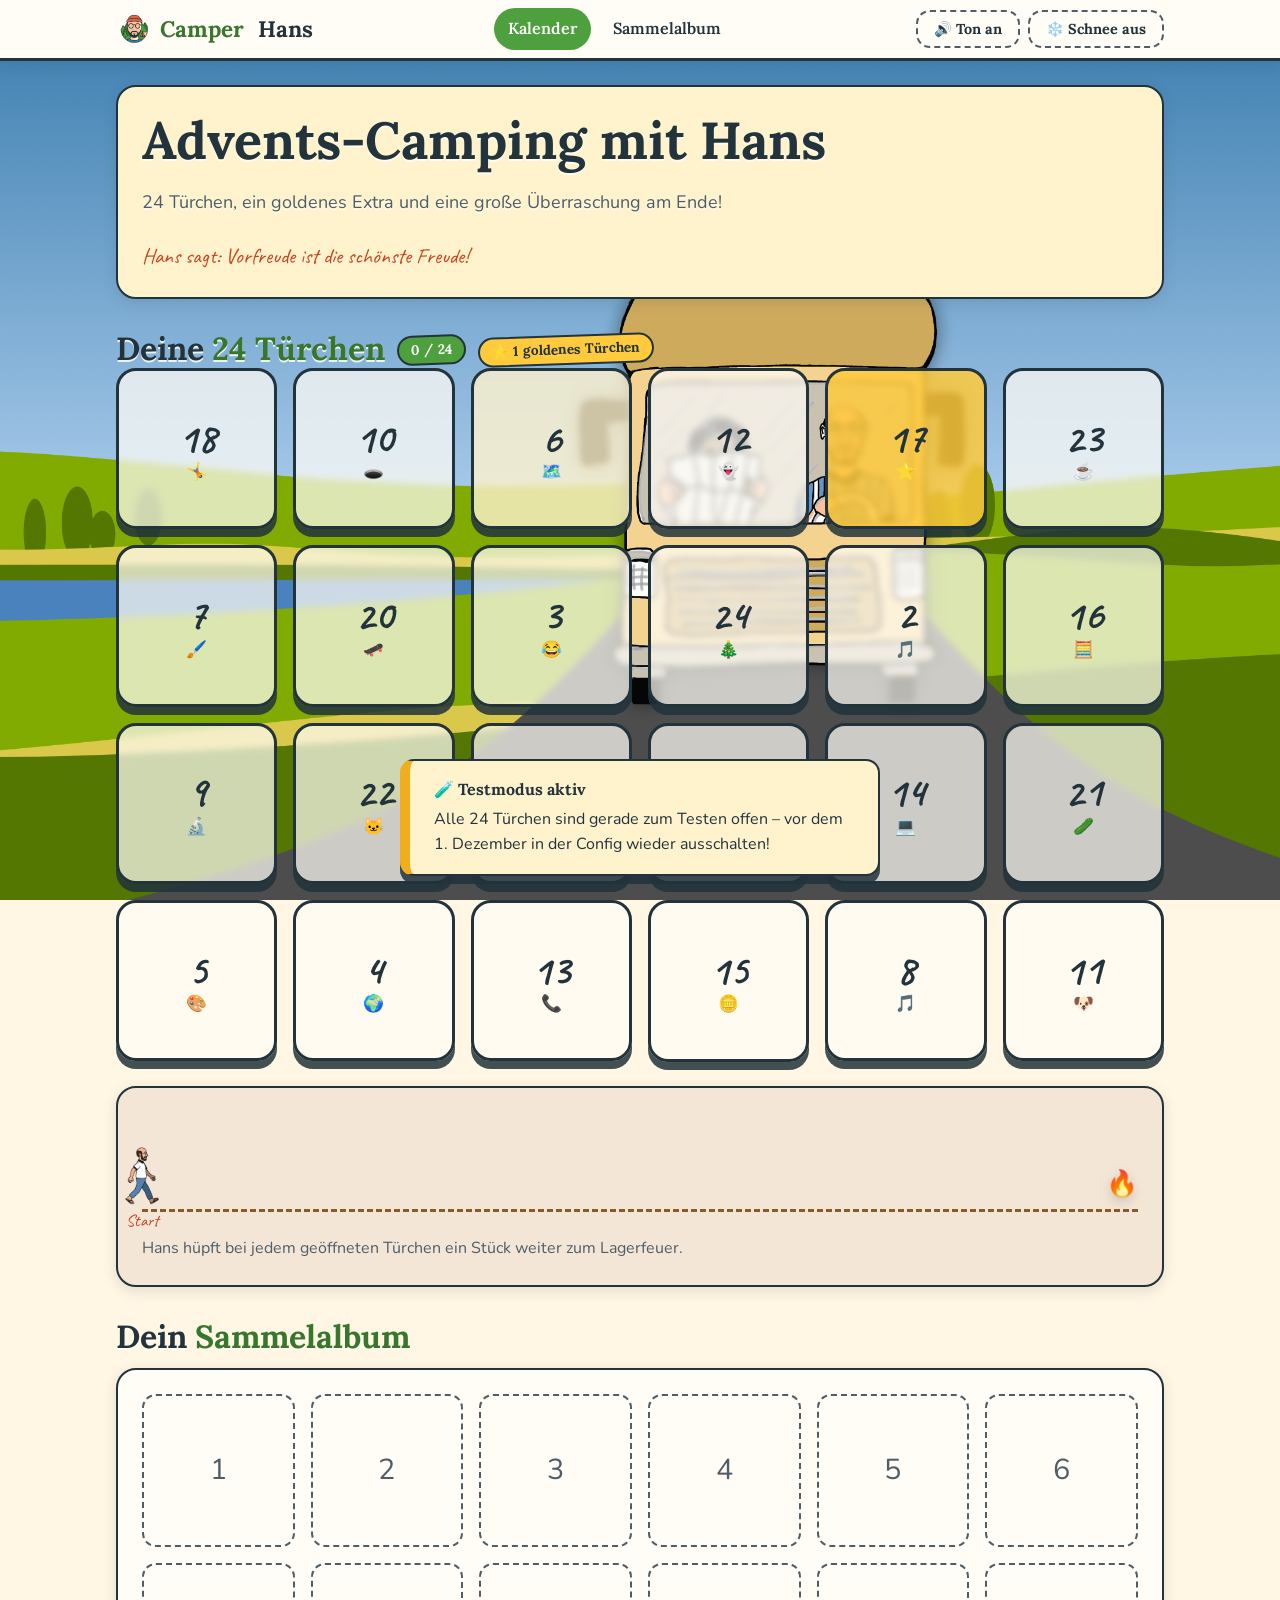
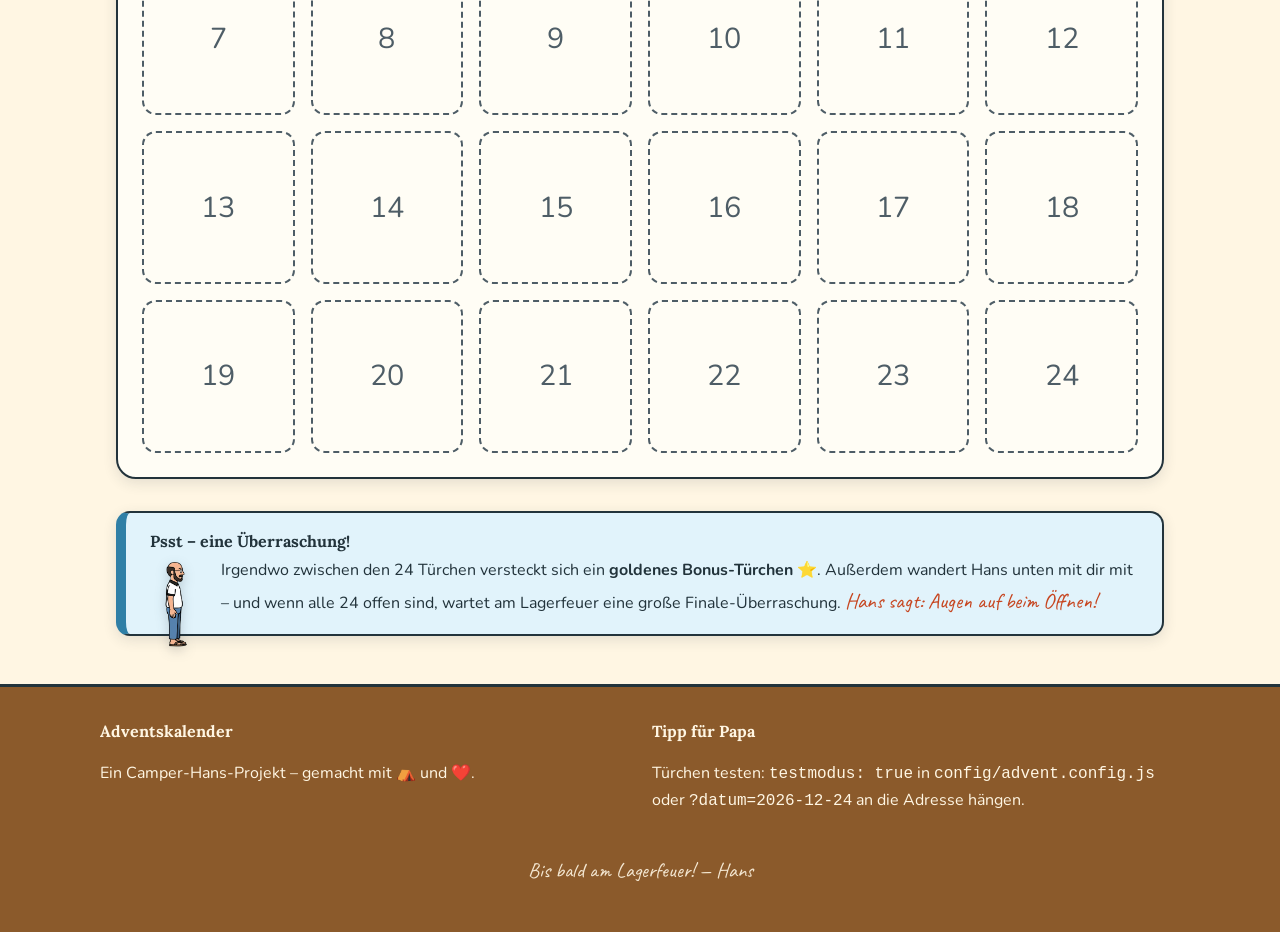
==== commit a0e15957: "Tuerchen 2 spielt lokales Video (assets/Weihnachten_mit_Camper_Hans.mp4) – neuer Config-Typ 'video' " ====
--- a/index.html
+++ b/index.html
@@ -102,6 +102,9 @@
       <h2 class="ch-h2 ch-text-center" id="advent-modal-titel">Türchen</h2>
       <div class="ch-text-center ch-mb-sm"><span class="ch-badge" id="advent-modal-badge">Türchen</span></div>
       <p class="ch-lead" id="advent-modal-text"></p>
+      <div id="advent-modal-video-wrap" style="display:none;" class="ch-mb-sm">
+        <video id="advent-modal-video" class="advent-video" controls playsinline preload="metadata"></video>
+      </div>
       <div id="advent-modal-raetsel" style="display:none;">
         <p class="ch-h3">🧩 Die Frage:</p>
         <p id="advent-modal-frage"></p>
--- a/css/advent.css
+++ b/css/advent.css
@@ -220,6 +220,16 @@
 }
 .raetsel-loesung { display: none; }
 .raetsel-loesung.raetsel-visible { display: block; }
+
+/* Lokales Video im Modal (Sticker-Rahmen wie Spielflächen) */
+.advent-video {
+  display: block;
+  width: 100%;
+  background: var(--ch-night);
+  border: 3px solid var(--ch-night);
+  border-radius: var(--ch-radius-lg);
+  box-shadow: var(--ch-shadow-soft);
+}
 
 /* ---------- Toast (Hans meldet sich) ---------- */
 .advent-toast {
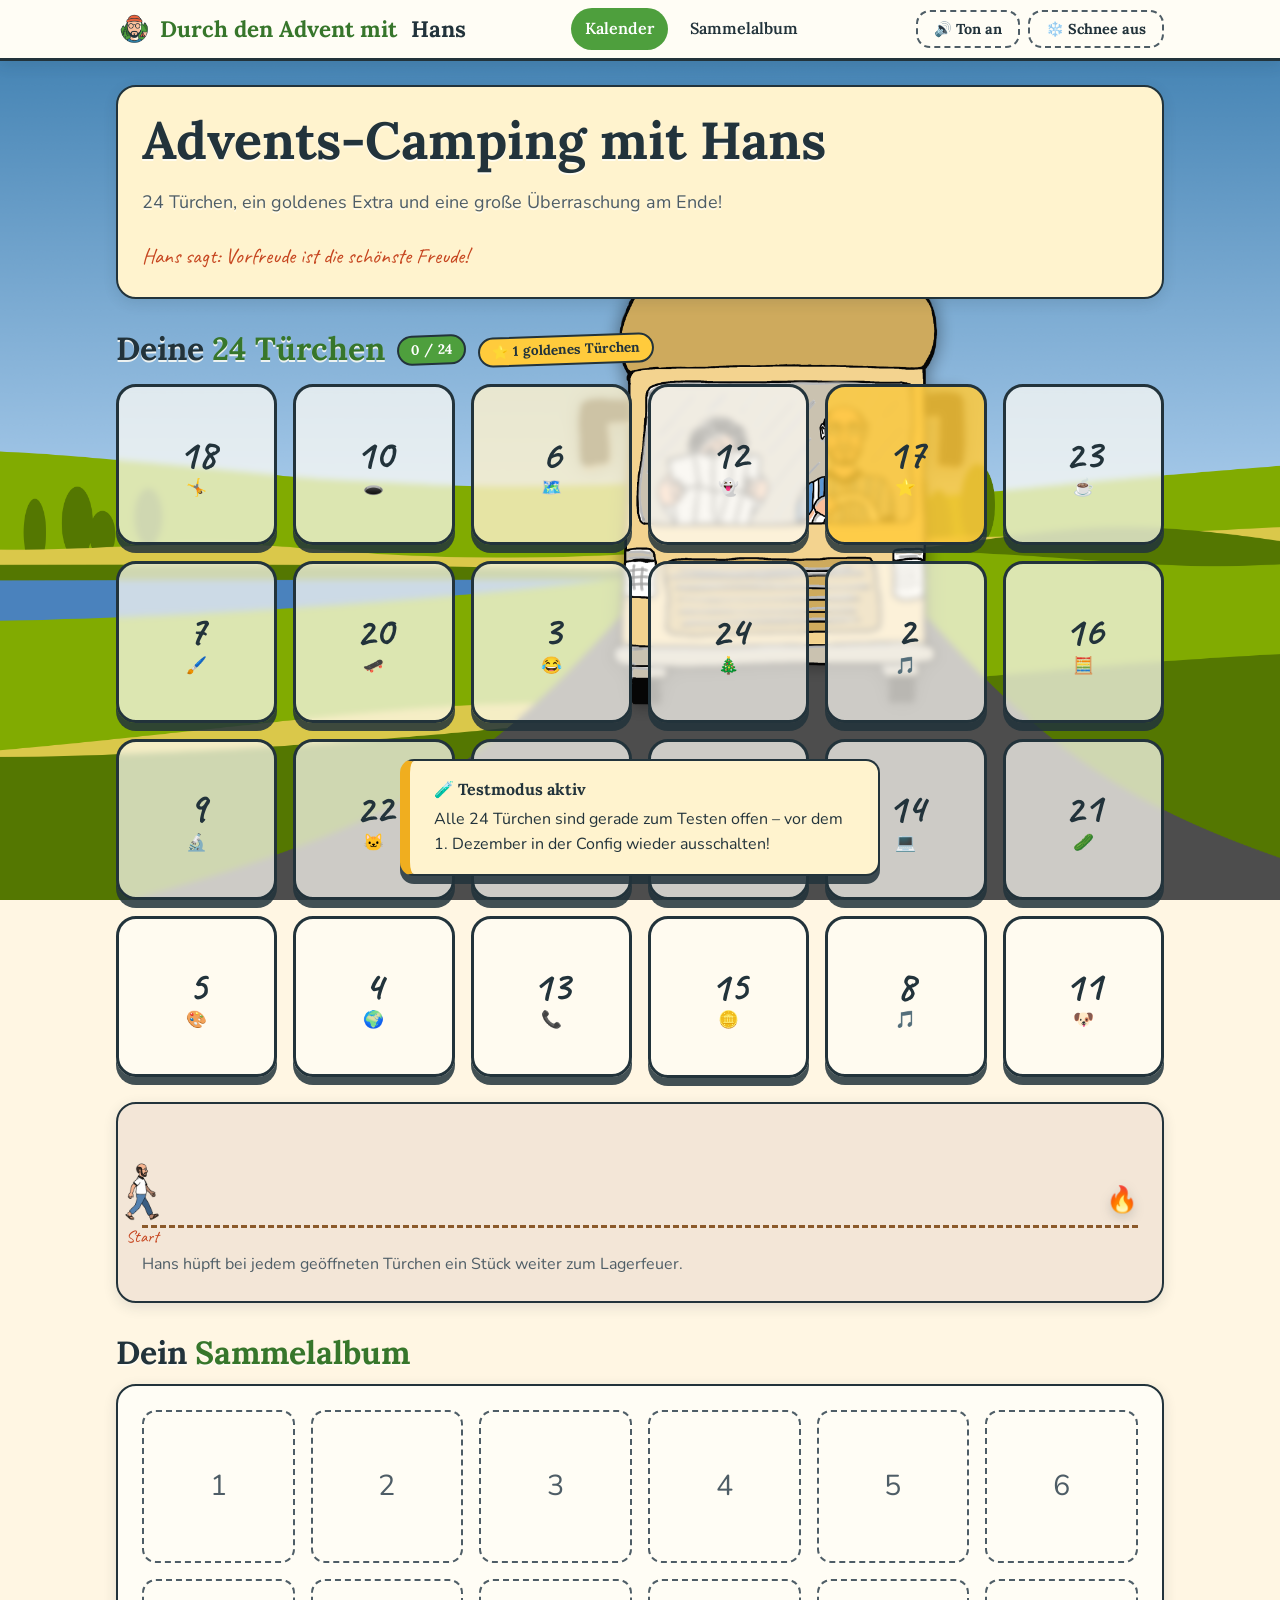
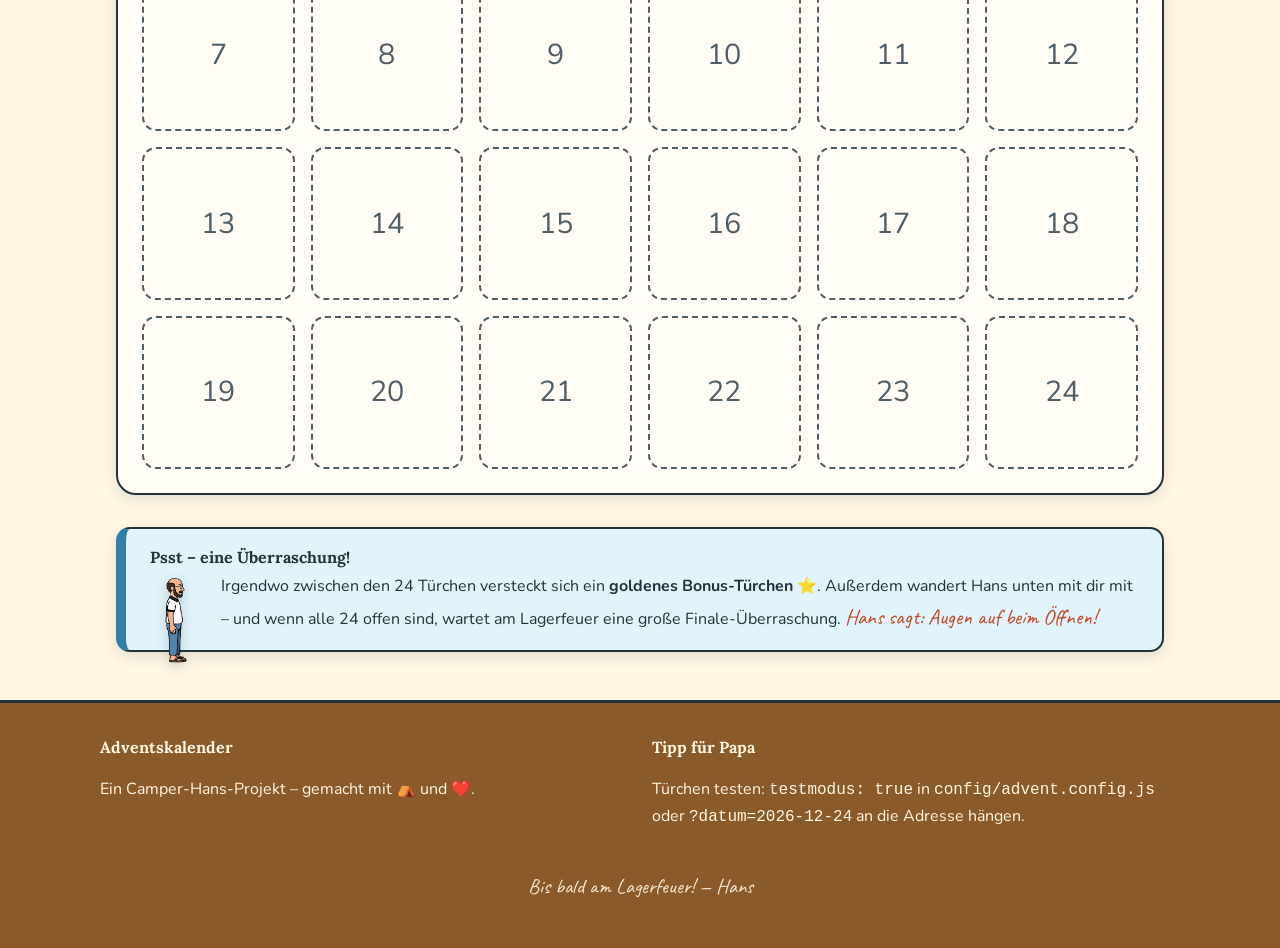
==== commit f542d44d: "Design-Feedback: mehr Abstand unter Kalender-Ueberschrift, scroll-margin-top fuer Anker (sticky Head" ====
--- a/index.html
+++ b/index.html
@@ -15,7 +15,7 @@
     <div class="ch-header-inner">
       <a class="ch-logo" href="#">
         <img src="images/logos/logo-hans-emblem.png" alt="Camper Hans Logo">
-        <b>Camper</b>&nbsp;Hans
+        <b>Durch den Advent mit</b>&nbsp;Hans
       </a>
       <nav class="ch-nav">
         <a href="#kalender" class="ch-active">Kalender</a>
--- a/css/advent.css
+++ b/css/advent.css
@@ -25,8 +25,12 @@
   align-items: center;
   gap: var(--ch-space-xs);
   flex-wrap: wrap;
+  margin-bottom: var(--ch-space-sm);
 }
 .advent-section-head .ch-h2 { margin-bottom: 0; }
+
+/* Anker-Sprünge: Abschnitte sollen nicht unter dem sticky Header verschwinden */
+#kalender, #sammelalbum { scroll-margin-top: 90px; }
 
 /* ---------- Türchen-Raster ---------- */
 .advent-grid {
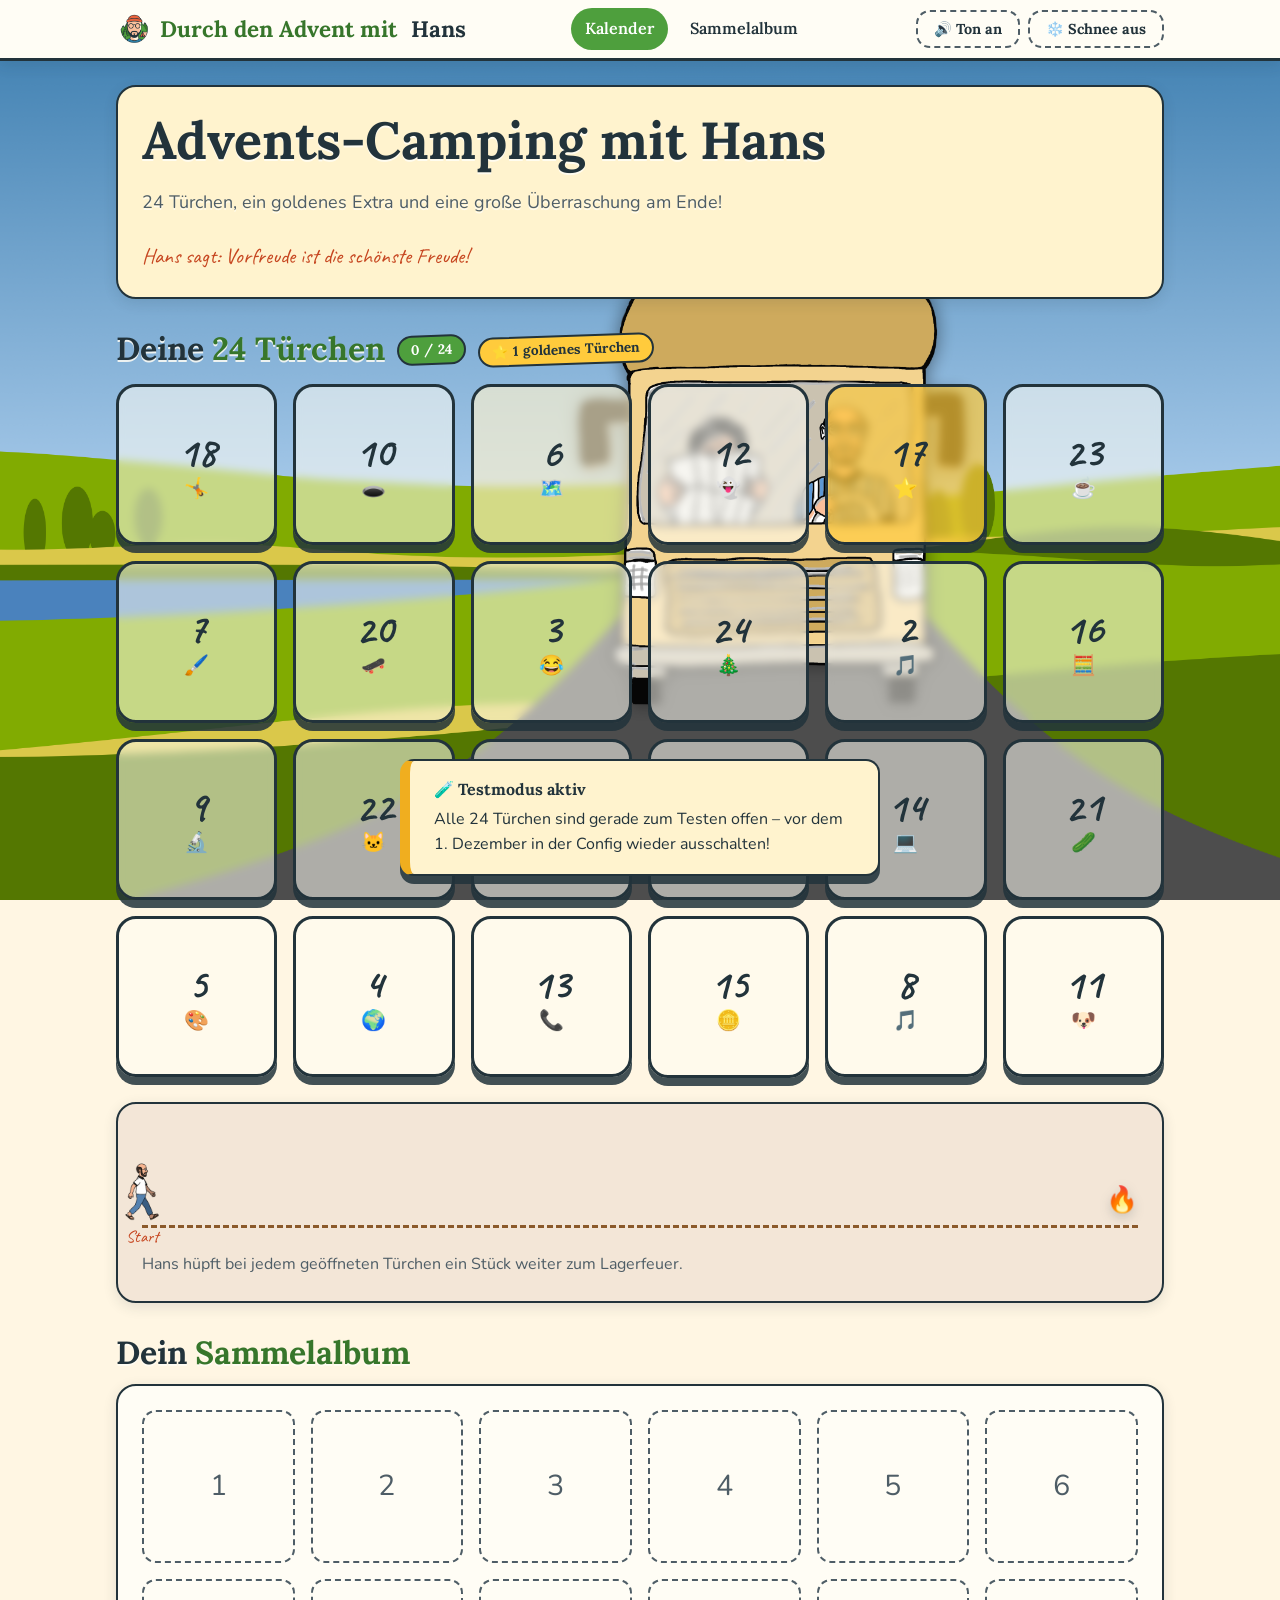
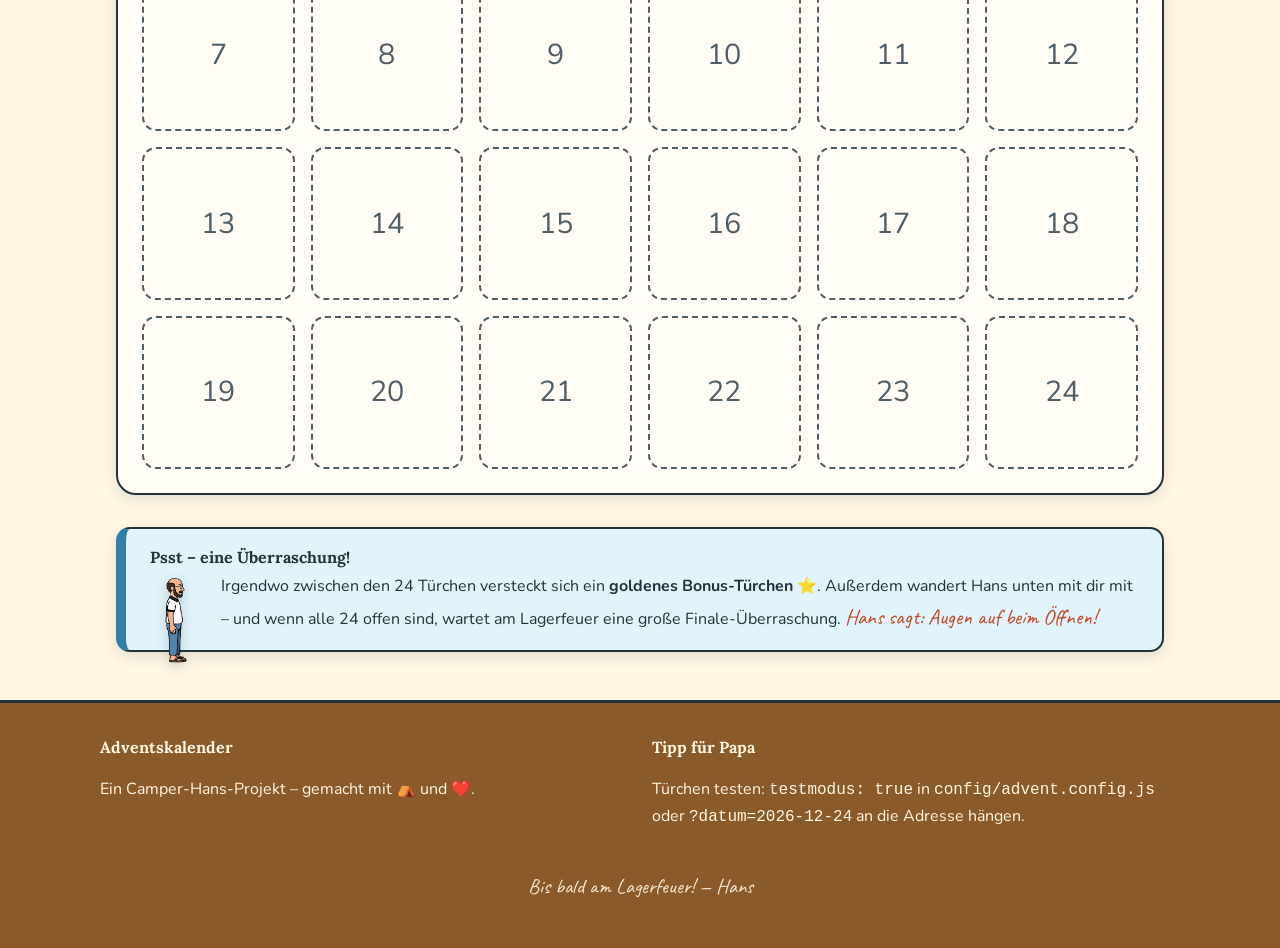
==== commit c3735a1e: "hans&run integriert" ====
--- a/index.html
+++ b/index.html
@@ -119,6 +119,17 @@
     </div>
   </div>
 
+  <!-- Spiel-Overlay (eingebettete Spiele, z. B. Hans&Run hinter Tür 1) -->
+  <div class="advent-overlay advent-game-overlay" id="advent-game-overlay" role="dialog" aria-modal="true" aria-label="Spiel">
+    <div class="advent-game-frame">
+      <div class="advent-game-bar">
+        <span class="ch-badge ch-badge-forest" id="advent-game-titel">🎮 Spiel</span>
+        <button class="ch-btn ch-btn-ghost ch-btn-sm" id="advent-game-close" type="button" aria-label="Spiel schließen und zurück zum Kalender">✖ Zurück zum Kalender</button>
+      </div>
+      <iframe id="advent-game-iframe" class="advent-game-iframe" title="Spiel" src="about:blank"></iframe>
+    </div>
+  </div>
+
   <!-- Finale-Overlay -->
   <div class="advent-overlay" id="advent-finale-overlay" role="dialog" aria-modal="true" aria-labelledby="advent-finale-titel">
     <div class="advent-modal ch-card-fire" style="text-align:center;">
--- a/css/advent.css
+++ b/css/advent.css
@@ -50,12 +50,12 @@
   font-size: 2rem;
   color: var(--ch-night);
   /* paper (#FFFDF5) mit Alpha – Türchen sind transparent, Hintergrund scheint durch */
-  background: rgba(255, 253, 245, 0.72);
+  background: rgba(255, 253, 245, 0.55);
   border: 3px solid var(--ch-night);
   border-radius: var(--ch-radius-lg);
   box-shadow: var(--ch-shadow-sticker);
-  backdrop-filter: blur(3px);
-  -webkit-backdrop-filter: blur(3px);
+  backdrop-filter: blur(4px);
+  -webkit-backdrop-filter: blur(4px);
   cursor: pointer;
   user-select: none;
   transition: transform var(--ch-fast) var(--ch-spring),
@@ -76,12 +76,12 @@
   color: var(--ch-night);
   transform: rotate(-3deg);
 }
-.door .door-emoji { font-size: 1.25rem; line-height: 1; }
-.door .door-lock { font-size: 1.05rem; line-height: 1; }
+.door .door-emoji { font-size: 1.7rem; line-height: 1; }
+.door .door-lock { font-size: 1.25rem; line-height: 1; }
 
 /* Noch verschlossen (wood-soft #F3E6D7 mit Alpha) */
 .door-locked {
-  background: rgba(243, 230, 215, 0.66);
+  background: rgba(243, 230, 215, 0.5);
   cursor: not-allowed;
 }
 .door-locked:hover { transform: none; box-shadow: var(--ch-shadow-sticker); }
@@ -92,13 +92,13 @@
   50% { box-shadow: 0 8px 0 rgba(34, 51, 59, 0.85), 0 0 0 6px var(--ch-sun-soft); }
 }
 .door-today {
-  background: rgba(255, 243, 206, 0.8); /* sun-soft #FFF3CE mit Alpha */
+  background: rgba(255, 243, 206, 0.65); /* sun-soft #FFF3CE mit Alpha */
   animation: doorGlow 1.6s ease-in-out infinite;
 }
 
 /* Bereits geöffnet (forest-soft #E4F2DC mit Alpha) */
 .door-open {
-  background: rgba(228, 242, 220, 0.78);
+  background: rgba(228, 242, 220, 0.6);
   cursor: default;
 }
 .door-open:hover { transform: rotate(-1deg); box-shadow: var(--ch-shadow-sticker); }
@@ -106,19 +106,19 @@
 
 /* Das goldene Bonus-Türchen (sun #FFCB3C mit Alpha) */
 .door-golden {
-  background: rgba(255, 203, 60, 0.85);
+  background: rgba(255, 203, 60, 0.7);
   border-color: var(--ch-night);
 }
-.door-golden.door-locked { background: rgba(255, 243, 206, 0.8); }
-.door-golden.door-open { background: rgba(255, 203, 60, 0.85); }
+.door-golden.door-locked { background: rgba(255, 243, 206, 0.65); }
+.door-golden.door-open { background: rgba(255, 203, 60, 0.7); }
 
 /* Farb-Tönungen aus der Config – Soft-Töne jeweils mit Alpha */
-.door-tint-sky.door-locked    { background: rgba(225, 243, 251, 0.66); } /* sky-soft #E1F3FB */
-.door-tint-sun.door-locked     { background: rgba(255, 243, 206, 0.8); }  /* sun-soft #FFF3CE */
-.door-tint-forest.door-locked  { background: rgba(228, 242, 220, 0.78); } /* forest-soft #E4F2DC */
-.door-tint-fire.door-locked    { background: rgba(252, 227, 217, 0.66); } /* fire-soft #FCE3D9 */
-.door-tint-wood.door-locked    { background: rgba(243, 230, 215, 0.66); } /* wood-soft #F3E6D7 */
-.door-tint-berry.door-locked   { background: rgba(249, 225, 241, 0.66); } /* berry-soft #F9E1F1 */
+.door-tint-sky.door-locked    { background: rgba(225, 243, 251, 0.5); }  /* sky-soft #E1F3FB */
+.door-tint-sun.door-locked     { background: rgba(255, 243, 206, 0.65); } /* sun-soft #FFF3CE */
+.door-tint-forest.door-locked  { background: rgba(228, 242, 220, 0.6); }  /* forest-soft #E4F2DC */
+.door-tint-fire.door-locked    { background: rgba(252, 227, 217, 0.5); }  /* fire-soft #FCE3D9 */
+.door-tint-wood.door-locked    { background: rgba(243, 230, 215, 0.5); }  /* wood-soft #F3E6D7 */
+.door-tint-berry.door-locked   { background: rgba(249, 225, 241, 0.5); }  /* berry-soft #F9E1F1 */
 
 /* ---------- Hans' Advents-Wanderung (kompakt, unter dem Kalender) ---------- */
 .trail {
@@ -233,6 +233,35 @@
   border: 3px solid var(--ch-night);
   border-radius: var(--ch-radius-lg);
   box-shadow: var(--ch-shadow-soft);
+}
+
+/* ---------- Spiel-Overlay (eingebettetes Spiel per iframe, z. B. games/hans-and-run) ---------- */
+.advent-game-overlay {
+  z-index: 200; /* über dem Türchen-Modal (100) */
+  padding: var(--ch-space-sm);
+}
+.advent-game-frame {
+  display: flex;
+  flex-direction: column;
+  gap: var(--ch-space-2xs);
+  width: min(1100px, 96vw);
+  height: min(860px, 92vh);
+}
+.advent-game-bar {
+  display: flex;
+  align-items: center;
+  justify-content: space-between;
+  gap: var(--ch-space-xs);
+}
+.advent-game-iframe {
+  flex: 1;
+  width: 100%;
+  min-height: 0;
+  display: block;
+  background: var(--ch-cream);
+  border: 3px solid var(--ch-night);
+  border-radius: var(--ch-radius-lg);
+  box-shadow: var(--ch-shadow-sticker);
 }
 
 /* ---------- Toast (Hans meldet sich) ---------- */
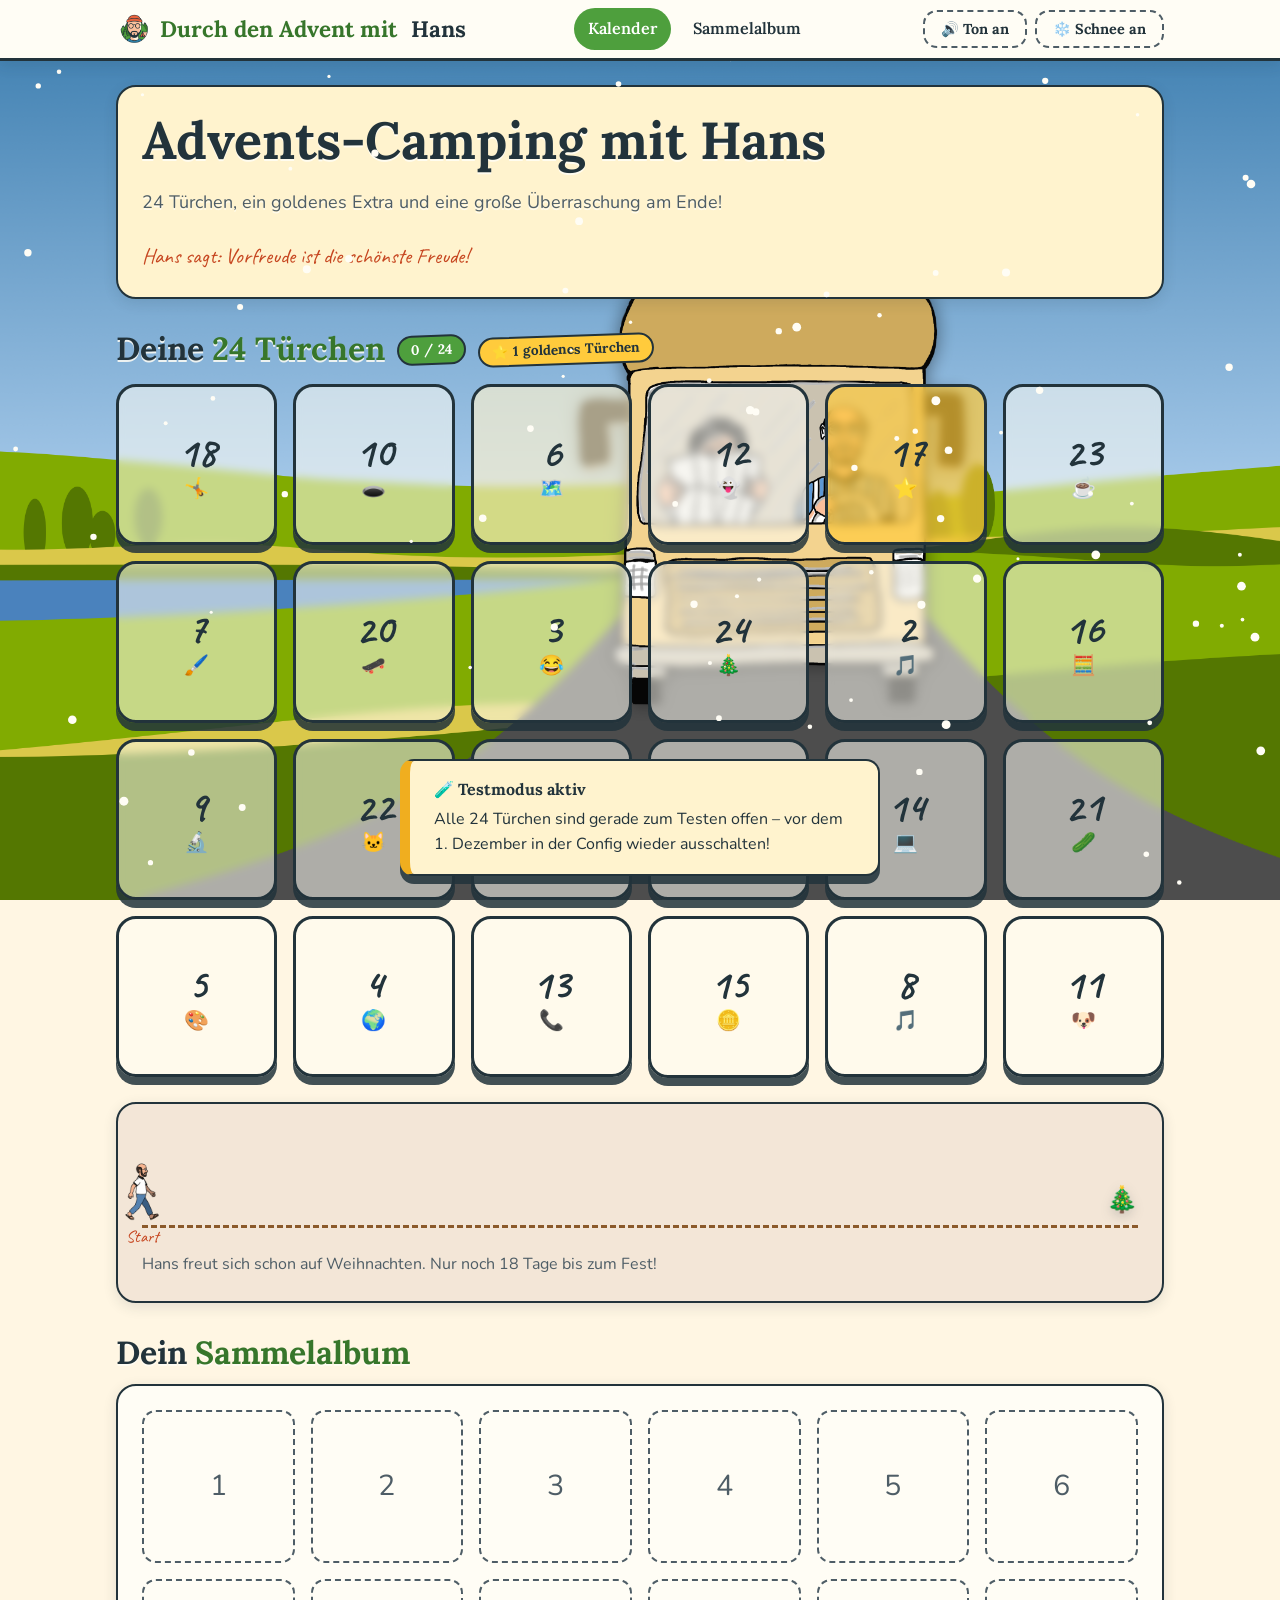
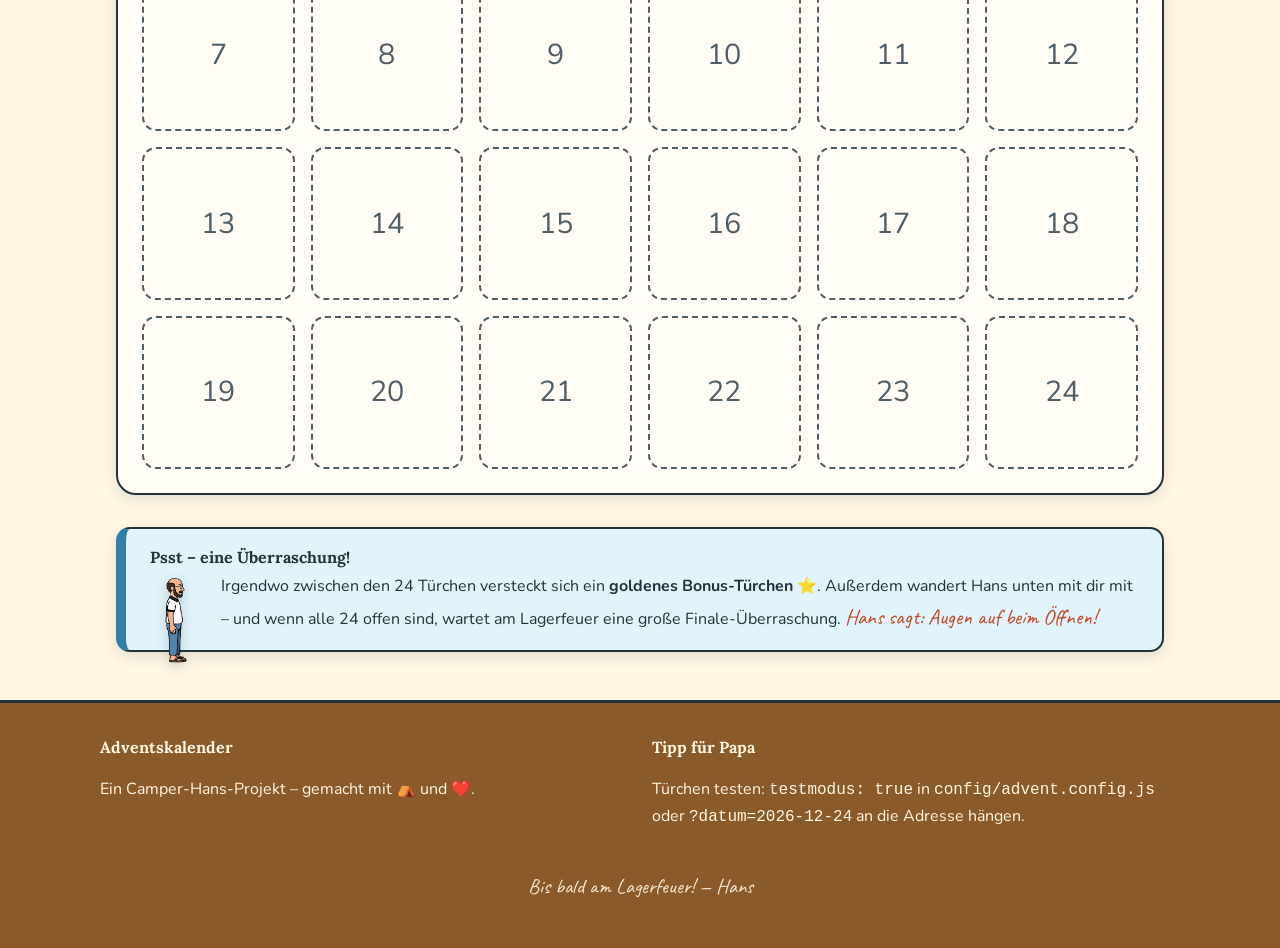
==== commit 5f2aa99d: "Hans 'n Run weihnachtlich gemacht" ====
--- a/index.html
+++ b/index.html
@@ -23,7 +23,7 @@
       </nav>
       <div style="display:flex; gap: var(--ch-space-2xs);">
         <button id="advent-sound" class="ch-btn ch-btn-ghost ch-btn-sm" type="button" aria-label="Ton an/aus">🔊 Ton</button>
-        <button id="advent-schnee-btn" class="ch-btn ch-btn-ghost ch-btn-sm" type="button" aria-label="Schnee an/aus">❄️ Schnee</button>
+        <button id="advent-schnee-btn" class="ch-btn ch-btn-ghost ch-btn-sm" type="button" aria-label="Schnee an/aus">❄️ Schnee an</button>
       </div>
     </div>
   </header>
@@ -49,10 +49,10 @@
       <div class="ch-card ch-card-wood ch-mt-md">
         <div class="trail" aria-hidden="true">
           <span class="trail-hans-wrap" id="advent-hans"><img class="ch-hans-walk" src="images/character/hans-walking.png" alt=""></span>
-          <span class="trail-fire">🔥</span>
+          <span class="trail-fire">🎄</span>
           <span class="trail-label" id="advent-trail-label">Start</span>
         </div>
-        <p class="ch-text-muted" style="margin-bottom:0;">Hans hüpft bei jedem geöffneten Türchen ein Stück weiter zum Lagerfeuer.</p>
+        <p class="ch-text-muted" id="advent-countdown" style="margin-bottom:0;">Hans freut sich schon auf Weihnachten!</p>
       </div>
     </section>
 
@@ -119,7 +119,7 @@
     </div>
   </div>
 
-  <!-- Spiel-Overlay (eingebettete Spiele, z. B. Hans&Run hinter Tür 1) -->
+  <!-- Spiel-Overlay (eingebettete Spiele, z. B. Hans 'n Run – X-mas Edition hinter Tür 1) -->
   <div class="advent-overlay advent-game-overlay" id="advent-game-overlay" role="dialog" aria-modal="true" aria-label="Spiel">
     <div class="advent-game-frame">
       <div class="advent-game-bar">
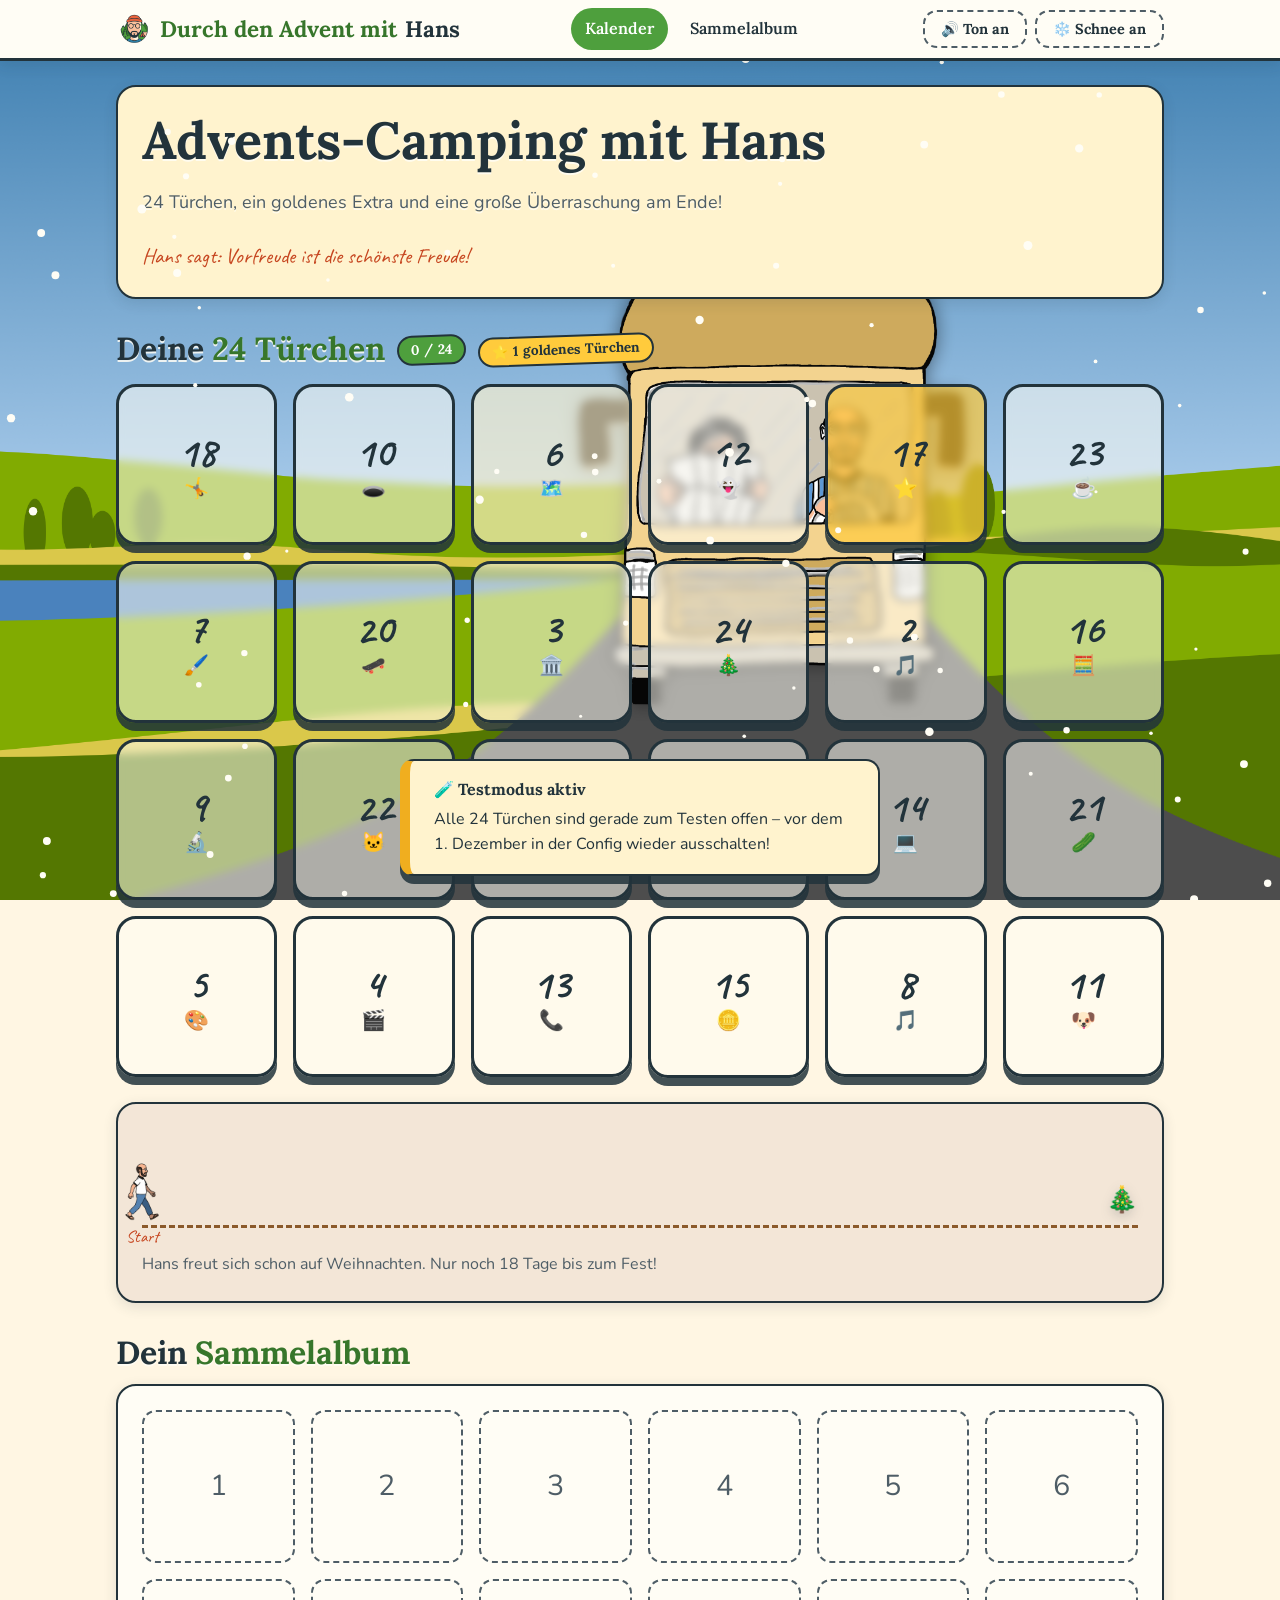
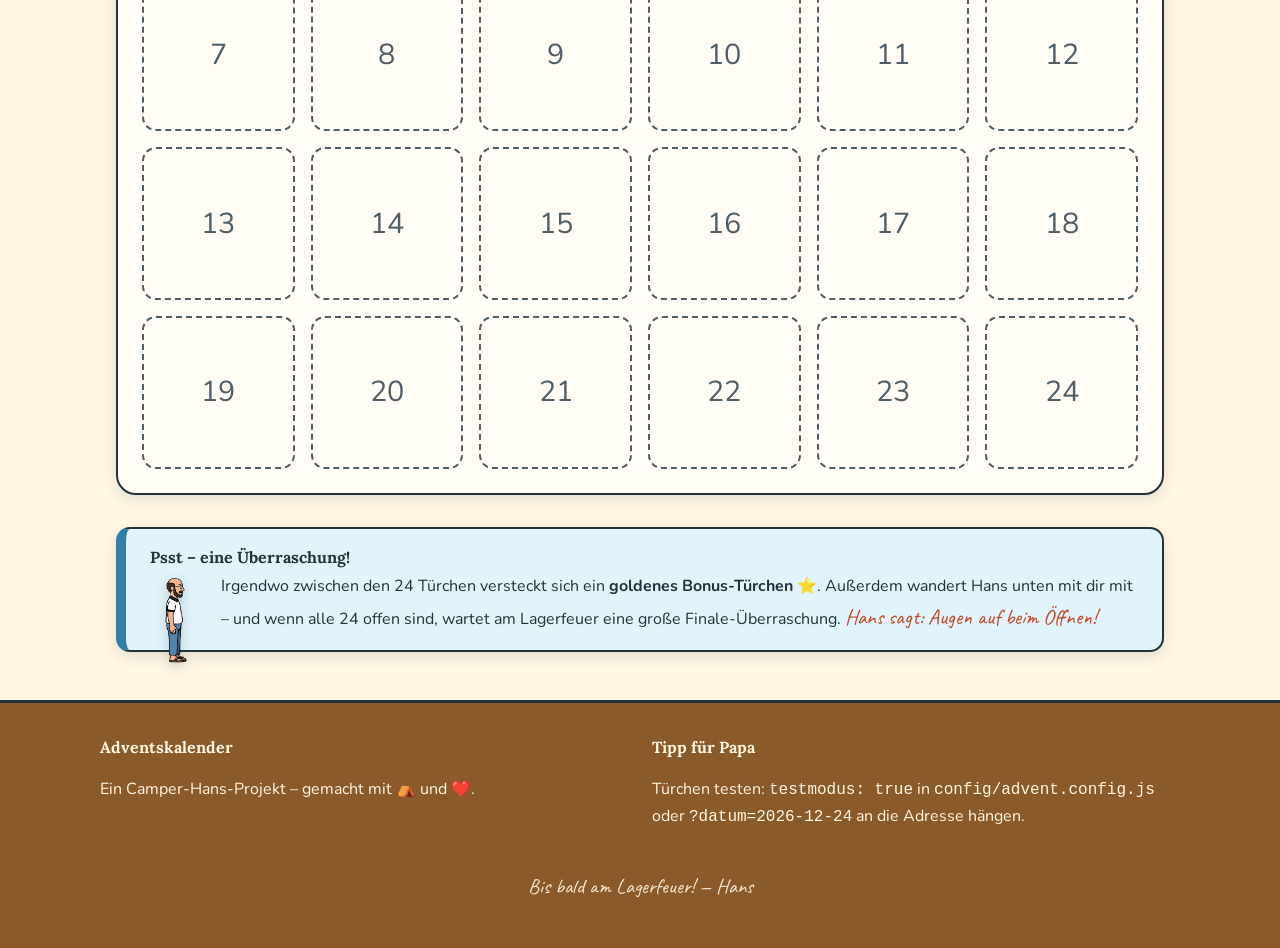
==== commit d0f39750: "Neue Türchne" ====
--- a/index.html
+++ b/index.html
@@ -4,6 +4,8 @@
   <meta charset="UTF-8">
   <meta name="viewport" content="width=device-width, initial-scale=1.0">
   <meta name="description" content="Adventskalender im Camper-Hans-Stil – 24 Türchen voller Spiele, Rätsel und Überraschungen.">
+  <!-- Referrer mitsenden: YouTube-Einbettungen verweigern ohne Referer die Wiedergabe (Fehler 153) -->
+  <meta name="referrer" content="strict-origin-when-cross-origin">
   <title>Adventskalender – Camper Hans</title>
   <link rel="stylesheet" href="css/camper-hans.css">
   <link rel="stylesheet" href="css/advent.css">
@@ -15,7 +17,7 @@
     <div class="ch-header-inner">
       <a class="ch-logo" href="#">
         <img src="images/logos/logo-hans-emblem.png" alt="Camper Hans Logo">
-        <b>Durch den Advent mit</b>&nbsp;Hans
+        <b>Durch den Advent mit</b>Hans
       </a>
       <nav class="ch-nav">
         <a href="#kalender" class="ch-active">Kalender</a>
@@ -104,6 +106,10 @@
       <p class="ch-lead" id="advent-modal-text"></p>
       <div id="advent-modal-video-wrap" style="display:none;" class="ch-mb-sm">
         <video id="advent-modal-video" class="advent-video" controls playsinline preload="metadata"></video>
+        <iframe id="advent-modal-yt" class="advent-video" style="display:none;" title="YouTube-Video"
+                referrerpolicy="strict-origin-when-cross-origin"
+                allow="accelerometer; autoplay; clipboard-write; encrypted-media; gyroscope; picture-in-picture; web-share"
+                allowfullscreen></iframe>
       </div>
       <div id="advent-modal-raetsel" style="display:none;">
         <p class="ch-h3">🧩 Die Frage:</p>
--- a/css/advent.css
+++ b/css/advent.css
@@ -225,7 +225,7 @@
 .raetsel-loesung { display: none; }
 .raetsel-loesung.raetsel-visible { display: block; }
 
-/* Lokales Video im Modal (Sticker-Rahmen wie Spielflächen) */
+/* Lokales Video / YouTube-iframe im Modal (Sticker-Rahmen wie Spielflächen) */
 .advent-video {
   display: block;
   width: 100%;
@@ -233,6 +233,10 @@
   border: 3px solid var(--ch-night);
   border-radius: var(--ch-radius-lg);
   box-shadow: var(--ch-shadow-soft);
+}
+iframe.advent-video {
+  aspect-ratio: 16 / 9;
+  height: auto;
 }
 
 /* ---------- Spiel-Overlay (eingebettetes Spiel per iframe, z. B. games/hans-and-run) ---------- */
